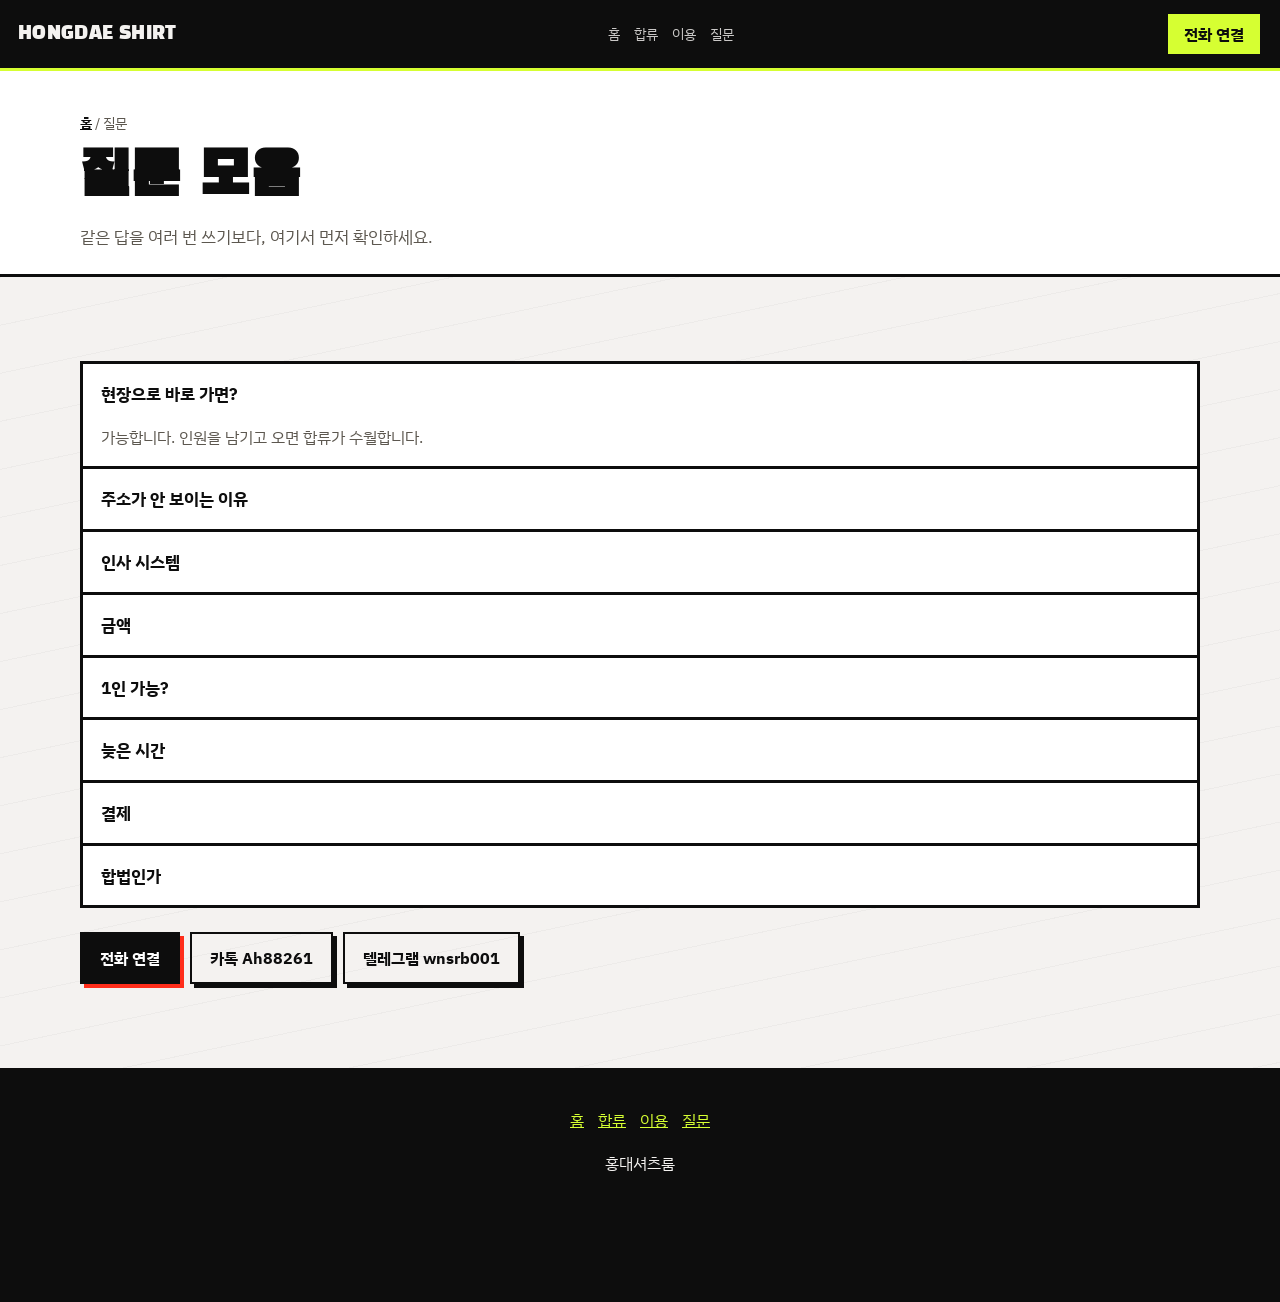
==== faq/index.html @ 2faaacf6 "Rebuild GitHub Pages site with a new poster-style design and copy." ====
<!DOCTYPE html>
<html lang="ko">
<head>
<meta charset="UTF-8">
<meta name="viewport" content="width=device-width, initial-scale=1">
<title>홍대셔츠룸 질문 모음</title>
<meta name="description" content="홍대셔츠룸 FAQ. 예약, 주소 비공개, 인사, 요금, 24시간, 결제.">
<link rel="canonical" href="https://hongdaeshirt.github.io/hongdaeshirtroom/faq/">
<meta property="og:title" content="홍대셔츠룸 질문 모음">
<meta property="og:url" content="https://hongdaeshirt.github.io/hongdaeshirtroom/faq/">
<meta property="og:image" content="https://hongdaeshirt.github.io/hongdaeshirtroom/assets/img/space/hero-lounge.jpg">
<meta name="theme-color" content="#0d0d0d">
<link rel="icon" href="../assets/img/favicon.svg" type="image/svg+xml">
<link rel="preconnect" href="https://fonts.googleapis.com">
<link rel="preconnect" href="https://fonts.gstatic.com" crossorigin>
<link href="https://fonts.googleapis.com/css2?family=Black+Han+Sans&family=IBM+Plex+Sans+KR:wght@400;600;700&display=swap" rel="stylesheet">
<link rel="stylesheet" href="../assets/css/style.css">
</head>
<body>
<header class="bar">
  <a class="logo" href="../">HONGDAE SHIRT</a>
  <nav aria-label="메뉴">
    <a href="../">홈</a>
    <a href="../location/">합류</a>
    <a href="../reserve/">이용</a>
    <a href="./">질문</a>
  </nav>
  <a class="pill" href="tel:01026762894" aria-label="홍대셔츠룸 전화 문의">전화 연결</a>
</header>

<header class="page-top">
  <div class="wrap">
    <p class="crumb"><a href="../">홈</a> / 질문</p>
    <h1>질문 모음</h1>
    <p class="lede" style="margin:0">같은 답을 여러 번 쓰기보다, 여기서 먼저 확인하세요.</p>
  </div>
</header>

<main>
  <section class="block">
    <div class="wrap">
      <div class="qa">
        <details open>
          <summary>현장으로 바로 가면?</summary>
          <p>가능합니다. 인원을 남기고 오면 합류가 수월합니다.</p>
        </details>
        <details>
          <summary>주소가 안 보이는 이유</summary>
          <p>방문마다 합류 지점이 달라질 수 있습니다. 홍대입구역을 기준으로 안내합니다.</p>
        </details>
        <details>
          <summary>인사 시스템</summary>
          <p>합법 유흥주점 기준, 초이스 후 인사(셔츠 환복)로 진행합니다.</p>
        </details>
        <details>
          <summary>금액</summary>
          <p>1인 21만원, 2인 인당 17만원, 3인 이상은 문의입니다.</p>
        </details>
        <details>
          <summary>1인 가능?</summary>
          <p>가능합니다.</p>
        </details>
        <details>
          <summary>늦은 시간</summary>
          <p>영업·상담 모두 24시간입니다. 금토 심야는 붐빌 수 있습니다.</p>
        </details>
        <details>
          <summary>결제</summary>
          <p>현금·카드·계좌, 영수증·전표 가능합니다.</p>
        </details>
        <details>
          <summary>합법인가</summary>
          <p>합법 유흥주점으로 안내합니다.</p>
        </details>
      </div>
      <div class="cta-row" style="margin-top:24px">
        <a class="btn" href="tel:01026762894" aria-label="홍대셔츠룸 전화 문의">전화 연결</a>
        <a class="btn ghost" href="https://open.kakao.com/" rel="noopener noreferrer" onclick="navigator.clipboard&&navigator.clipboard.writeText('Ah88261')">카톡 Ah88261</a>
        <a class="btn ghost" href="https://t.me/wnsrb001" target="_blank" rel="noopener noreferrer">텔레그램 wnsrb001</a>
      </div>
    </div>
  </section>
</main>

<footer class="foot">
  <div class="wrap">
    <nav><a href="../">홈</a><a href="../location/">합류</a><a href="../reserve/">이용</a><a href="./">질문</a></nav>
    <p>홍대셔츠룸</p>
  </div>
</footer>

<script type="application/ld+json">
{
  "@context": "https://schema.org",
  "@type": "FAQPage",
  "mainEntity": [
    {"@type":"Question","name":"현장으로 바로 가면?","acceptedAnswer":{"@type":"Answer","text":"가능합니다. 인원을 남기고 오면 합류가 수월합니다."}},
    {"@type":"Question","name":"주소가 안 보이는 이유","acceptedAnswer":{"@type":"Answer","text":"방문마다 합류 지점이 달라질 수 있습니다. 홍대입구역을 기준으로 안내합니다."}},
    {"@type":"Question","name":"인사 시스템","acceptedAnswer":{"@type":"Answer","text":"합법 유흥주점 기준, 초이스 후 인사(셔츠 환복)로 진행합니다."}},
    {"@type":"Question","name":"금액","acceptedAnswer":{"@type":"Answer","text":"1인 21만원, 2인 인당 17만원, 3인 이상은 문의입니다."}},
    {"@type":"Question","name":"1인 가능?","acceptedAnswer":{"@type":"Answer","text":"가능합니다."}},
    {"@type":"Question","name":"늦은 시간","acceptedAnswer":{"@type":"Answer","text":"영업·상담 모두 24시간입니다. 금토 심야는 붐빌 수 있습니다."}},
    {"@type":"Question","name":"결제","acceptedAnswer":{"@type":"Answer","text":"현금·카드·계좌, 영수증·전표 가능합니다."}},
    {"@type":"Question","name":"합법인가","acceptedAnswer":{"@type":"Answer","text":"합법 유흥주점으로 안내합니다."}}
  ]
}
</script>
</body>
</html>
---- assets/css/style.css ----
:root {
  --bg: #f4f2f0;
  --ink: #0d0d0d;
  --mute: #5c574f;
  --line: #0d0d0d;
  --lime: #d6ff32;
  --red: #ff2d1a;
  --max: 1120px;
  --display: "Black Han Sans", "Arial Black", Impact, sans-serif;
  --body: "IBM Plex Sans KR", "Apple SD Gothic Neo", sans-serif;
}

* { box-sizing: border-box; }
html { scroll-behavior: smooth; }
body {
  margin: 0;
  background:
    repeating-linear-gradient(
      -12deg,
      transparent,
      transparent 46px,
      rgba(13, 13, 13, 0.03) 46px,
      rgba(13, 13, 13, 0.03) 47px
    ),
    var(--bg);
  color: var(--ink);
  font-family: var(--body);
  line-height: 1.65;
  word-break: keep-all;
  overflow-wrap: break-word;
}
img { max-width: 100%; display: block; height: auto; }
a { color: inherit; }
.skip {
  position: absolute;
  left: -9999px;
}
.skip:focus {
  left: 12px;
  top: 12px;
  z-index: 99;
  background: var(--lime);
  padding: 8px 12px;
}

.bar {
  position: sticky;
  top: 0;
  z-index: 40;
  display: flex;
  align-items: center;
  justify-content: space-between;
  gap: 12px;
  padding: 12px 18px;
  background: var(--ink);
  color: #f4f2f0;
  border-bottom: 3px solid var(--lime);
}
.bar a { text-decoration: none; }
.logo {
  font-family: var(--display);
  letter-spacing: 0.02em;
  font-size: 1.15rem;
}
.bar nav {
  display: flex;
  flex-wrap: wrap;
  gap: 14px;
  font-size: 0.88rem;
}
.bar nav a { opacity: 0.82; }
.bar nav a:hover { opacity: 1; color: var(--lime); }
.pill {
  display: inline-flex;
  align-items: center;
  justify-content: center;
  min-height: 44px;
  padding: 0 16px;
  background: var(--lime);
  color: var(--ink);
  font-weight: 800;
  text-decoration: none;
  border: 2px solid var(--ink);
  box-shadow: 3px 3px 0 var(--ink);
}

.marquee {
  overflow: hidden;
  background: var(--lime);
  border-bottom: 3px solid var(--ink);
  font-family: var(--display);
  font-size: clamp(1rem, 2.4vw, 1.35rem);
  letter-spacing: 0.04em;
}
.marquee-track {
  display: flex;
  width: max-content;
  gap: 2.5rem;
  padding: 10px 0;
  animation: slide 28s linear infinite;
}
.marquee-track span { white-space: nowrap; }

.stage {
  position: relative;
  min-height: min(88vh, 760px);
  display: grid;
  grid-template-columns: 1.1fr 0.9fr;
  border-bottom: 3px solid var(--ink);
  overflow: hidden;
}
.stage-copy {
  padding: clamp(28px, 5vw, 56px);
  display: flex;
  flex-direction: column;
  justify-content: flex-end;
  gap: 18px;
  background: #fff;
  border-right: 3px solid var(--ink);
}
.stage-copy .eyebrow {
  margin: 0;
  display: inline-block;
  width: fit-content;
  padding: 4px 10px;
  background: var(--ink);
  color: var(--lime);
  font-size: 0.78rem;
  font-weight: 700;
  letter-spacing: 0.12em;
  text-transform: uppercase;
}
.stage h1 {
  margin: 0;
  font-family: var(--display);
  font-size: clamp(3.4rem, 12vw, 7.2rem);
  line-height: 0.92;
  letter-spacing: -0.03em;
}
.stage-lead {
  margin: 0;
  max-width: 28rem;
  color: var(--mute);
  font-size: 1.05rem;
}
.cta-row {
  display: flex;
  flex-wrap: wrap;
  gap: 10px;
}
.btn {
  display: inline-flex;
  align-items: center;
  justify-content: center;
  min-height: 52px;
  padding: 0 18px;
  border: 2px solid var(--ink);
  background: var(--ink);
  color: #fff;
  font-weight: 800;
  text-decoration: none;
  box-shadow: 4px 4px 0 var(--red);
  transition: transform 160ms ease;
}
.btn:hover { transform: translate(-2px, -2px); }
.btn.ghost {
  background: transparent;
  color: var(--ink);
  box-shadow: 4px 4px 0 var(--ink);
}
.stage-media {
  position: relative;
  min-height: 420px;
}
.stage-media img {
  width: 100%;
  height: 100%;
  object-fit: cover;
  animation: drift 16s ease-in-out infinite alternate;
}
.stamp {
  position: absolute;
  right: 18px;
  bottom: 18px;
  width: 110px;
  height: 110px;
  border: 3px solid var(--lime);
  border-radius: 50%;
  display: grid;
  place-items: center;
  text-align: center;
  font-family: var(--display);
  font-size: 0.95rem;
  line-height: 1.15;
  color: var(--lime);
  background: rgba(13, 13, 13, 0.72);
  transform: rotate(-12deg);
}

.wrap {
  width: min(100% - 28px, var(--max));
  margin: 0 auto;
}
.block {
  padding: clamp(42px, 7vw, 84px) 0;
  border-bottom: 3px solid var(--ink);
}
.block h2 {
  margin: 0 0 18px;
  font-family: var(--display);
  font-size: clamp(2rem, 5.5vw, 3.4rem);
  line-height: 1.05;
  letter-spacing: -0.02em;
}
.lede {
  margin: 0 0 28px;
  max-width: 38rem;
  color: var(--mute);
  font-size: 1.05rem;
}

.board {
  display: grid;
  grid-template-columns: repeat(3, 1fr);
  border: 3px solid var(--ink);
  background: #fff;
}
.board article {
  padding: 28px 20px;
  border-right: 3px solid var(--ink);
}
.board article:last-child {
  border-right: 0;
  background: var(--lime);
}
.board .label {
  display: block;
  font-size: 0.85rem;
  font-weight: 700;
  margin-bottom: 10px;
  letter-spacing: 0.08em;
  text-transform: uppercase;
}
.board strong {
  font-family: var(--display);
  font-size: clamp(1.8rem, 4vw, 2.6rem);
  letter-spacing: -0.02em;
}

.split {
  display: grid;
  grid-template-columns: 1fr 1fr;
  gap: 0;
  border: 3px solid var(--ink);
  background: #fff;
}
.split > * {
  padding: 28px 22px;
}
.split > :first-child {
  border-right: 3px solid var(--ink);
  background: var(--ink);
  color: #f4f2f0;
}
.steps {
  margin: 0;
  padding: 0;
  list-style: none;
  display: grid;
  gap: 16px;
}
.steps li {
  display: grid;
  grid-template-columns: auto 1fr;
  gap: 12px;
  align-items: start;
}
.steps b {
  font-family: var(--display);
  font-size: 1.5rem;
  color: var(--lime);
}
.steps p { margin: 0; color: inherit; opacity: 0.9; }

.rail {
  display: grid;
  grid-template-columns: repeat(4, 1fr);
  gap: 0;
  border: 3px solid var(--ink);
}
.rail div {
  padding: 22px 16px;
  background: #fff;
  border-right: 3px solid var(--ink);
}
.rail div:last-child { border-right: 0; }
.rail h3 {
  margin: 0 0 8px;
  font-family: var(--display);
  font-size: 1.35rem;
}
.rail p { margin: 0; color: var(--mute); font-size: 0.95rem; }

.strip {
  display: grid;
  grid-template-columns: repeat(4, 1fr);
  gap: 8px;
}
.strip img {
  width: 100%;
  aspect-ratio: 3 / 4;
  object-fit: cover;
  border: 3px solid var(--ink);
  filter: contrast(1.05) saturate(0.92);
  transition: transform 220ms ease, filter 220ms ease;
}
.strip img:hover {
  transform: scale(1.02) rotate(-1deg);
  filter: none;
}

.map-shell {
  border: 3px solid var(--ink);
  min-height: 320px;
  background:
    linear-gradient(180deg, rgba(13,13,13,0.15), rgba(13,13,13,0.55)),
    url("../img/space/hongdae-night.webp") center/cover;
  display: grid;
  place-items: center;
  text-align: center;
  padding: 20px;
}
.map-shell.is-on {
  padding: 0;
  background: #111;
}
.map-shell iframe {
  width: 100%;
  height: 360px;
  border: 0;
}
.map-note {
  margin: 12px 0 0;
  color: #f4f2f0;
  max-width: 26rem;
}

.qa {
  display: grid;
  gap: 0;
  border: 3px solid var(--ink);
  background: #fff;
}
.qa details {
  border-bottom: 3px solid var(--ink);
  padding: 0 18px;
}
.qa details:last-child { border-bottom: 0; }
.qa summary {
  cursor: pointer;
  list-style: none;
  padding: 16px 0;
  font-weight: 800;
  font-size: 1.05rem;
}
.qa summary::-webkit-details-marker { display: none; }
.qa p {
  margin: 0 0 16px;
  color: var(--mute);
}

.foot {
  padding: 36px 0 110px;
  background: var(--ink);
  color: #f4f2f0;
  text-align: center;
}
.foot a { color: var(--lime); }
.foot nav {
  display: flex;
  flex-wrap: wrap;
  justify-content: center;
  gap: 14px;
  margin-bottom: 14px;
}
.dock {
  position: fixed;
  left: 10px;
  right: 10px;
  bottom: 10px;
  z-index: 50;
  display: none;
  gap: 8px;
}
.dock .btn { flex: 1; min-height: 48px; box-shadow: none; }

.page-top {
  padding: 40px 0 24px;
  border-bottom: 3px solid var(--ink);
  background: #fff;
}
.page-top h1 {
  margin: 0 0 12px;
  font-family: var(--display);
  font-size: clamp(2.2rem, 6vw, 3.8rem);
  line-height: 1.05;
}
.crumb {
  margin: 0 0 12px;
  font-size: 0.9rem;
  color: var(--mute);
}
.crumb a { color: var(--ink); font-weight: 700; }

@keyframes slide {
  from { transform: translateX(0); }
  to { transform: translateX(-50%); }
}
@keyframes drift {
  from { transform: scale(1); }
  to { transform: scale(1.06); }
}

@media (prefers-reduced-motion: reduce) {
  .marquee-track,
  .stage-media img,
  .strip img { animation: none !important; transition: none !important; }
}

@media (max-width: 900px) {
  .stage { grid-template-columns: 1fr; }
  .stage-copy { border-right: 0; border-bottom: 3px solid var(--ink); }
  .board,
  .rail,
  .split,
  .strip { grid-template-columns: 1fr 1fr; }
  .board article:nth-child(2),
  .rail div:nth-child(2n) { border-right: 0; }
  .board article,
  .rail div { border-bottom: 3px solid var(--ink); }
  .split > :first-child { border-right: 0; border-bottom: 3px solid var(--ink); }
}

@media (max-width: 640px) {
  .bar nav { display: none; }
  .dock { display: flex; }
  .board,
  .rail,
  .split,
  .strip { grid-template-columns: 1fr; }
  .board article,
  .rail div { border-right: 0; }
}
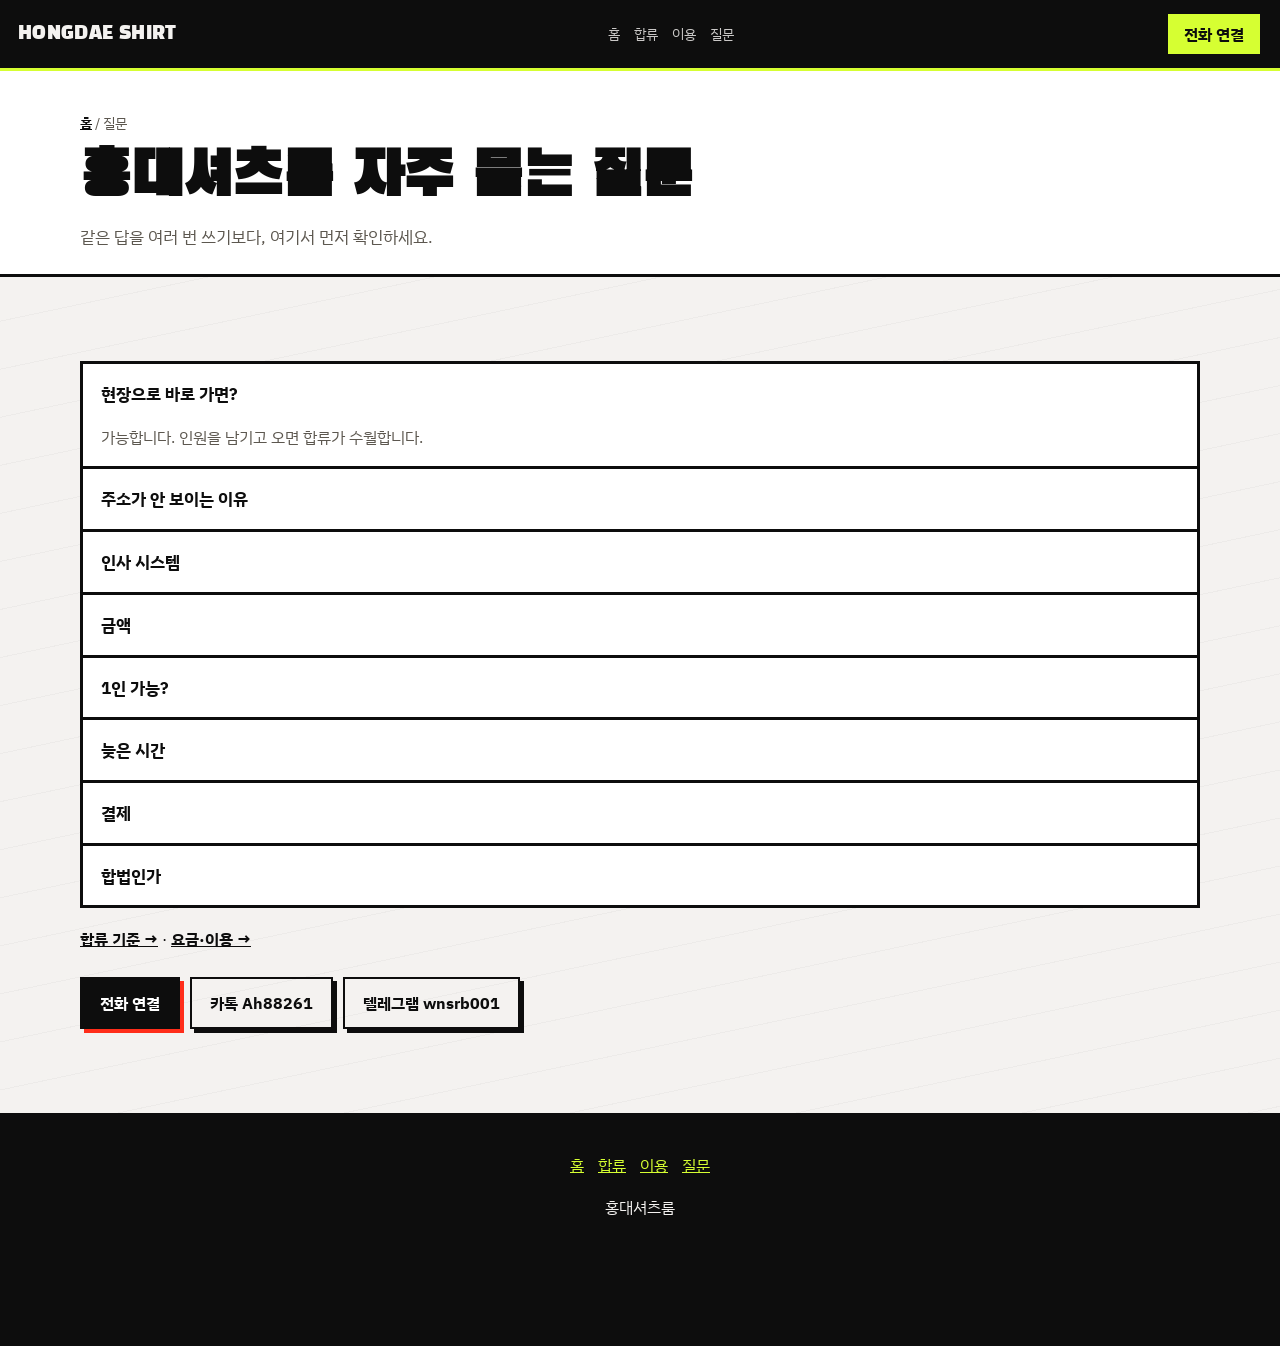
==== commit 7566a914: "Tighten on-page SEO while keeping the current visual system." ====
--- a/faq/index.html
+++ b/faq/index.html
@@ -3,27 +3,45 @@
 <head>
 <meta charset="UTF-8">
 <meta name="viewport" content="width=device-width, initial-scale=1">
-<title>홍대셔츠룸 질문 모음</title>
-<meta name="description" content="홍대셔츠룸 FAQ. 예약, 주소 비공개, 인사, 요금, 24시간, 결제.">
+<title>홍대셔츠룸 FAQ | 예약·요금·합류</title>
+<meta name="description" content="홍대셔츠룸 FAQ. 예약 없이 방문, 주소 비공개 이유, 인사(셔츠 환복), 1인·2인~ 요금, 24시간 영업, 결제 안내.">
+<meta name="robots" content="index,follow,max-image-preview:large,max-snippet:-1,max-video-preview:-1">
 <link rel="canonical" href="https://hongdaeshirt.github.io/hongdaeshirtroom/faq/">
-<meta property="og:title" content="홍대셔츠룸 질문 모음">
+<link rel="alternate" hreflang="ko" href="https://hongdaeshirt.github.io/hongdaeshirtroom/faq/">
+<link rel="alternate" hreflang="x-default" href="https://hongdaeshirt.github.io/hongdaeshirtroom/faq/">
+<meta property="og:type" content="website">
+<meta property="og:locale" content="ko_KR">
+<meta property="og:site_name" content="홍대셔츠룸">
+<meta property="og:title" content="홍대셔츠룸 FAQ | 예약·요금·합류">
+<meta property="og:description" content="예약, 주소 비공개, 인사, 요금, 24시간, 결제 — 자주 묻는 질문.">
 <meta property="og:url" content="https://hongdaeshirt.github.io/hongdaeshirtroom/faq/">
 <meta property="og:image" content="https://hongdaeshirt.github.io/hongdaeshirtroom/assets/img/space/hero-lounge.jpg">
+<meta property="og:image:width" content="1600">
+<meta property="og:image:height" content="900">
+<meta property="og:image:alt" content="홍대셔츠룸 라운지 분위기">
+<meta name="twitter:card" content="summary_large_image">
+<meta name="twitter:title" content="홍대셔츠룸 FAQ | 예약·요금·합류">
+<meta name="twitter:description" content="예약, 주소 비공개, 인사, 요금, 24시간, 결제 FAQ.">
+<meta name="twitter:image" content="https://hongdaeshirt.github.io/hongdaeshirtroom/assets/img/space/hero-lounge.jpg">
 <meta name="theme-color" content="#0d0d0d">
 <link rel="icon" href="../assets/img/favicon.svg" type="image/svg+xml">
+<link rel="apple-touch-icon" href="../assets/img/apple-touch-icon.png">
+<link rel="manifest" href="../site.webmanifest">
 <link rel="preconnect" href="https://fonts.googleapis.com">
 <link rel="preconnect" href="https://fonts.gstatic.com" crossorigin>
 <link href="https://fonts.googleapis.com/css2?family=Black+Han+Sans&family=IBM+Plex+Sans+KR:wght@400;600;700&display=swap" rel="stylesheet">
 <link rel="stylesheet" href="../assets/css/style.css">
 </head>
 <body>
+<a class="skip" href="#main">본문으로</a>
+
 <header class="bar">
   <a class="logo" href="../">HONGDAE SHIRT</a>
-  <nav aria-label="메뉴">
+  <nav aria-label="주 메뉴">
     <a href="../">홈</a>
     <a href="../location/">합류</a>
     <a href="../reserve/">이용</a>
-    <a href="./">질문</a>
+    <a href="./" aria-current="page">질문</a>
   </nav>
   <a class="pill" href="tel:01026762894" aria-label="홍대셔츠룸 전화 문의">전화 연결</a>
 </header>
@@ -31,14 +49,15 @@
 <header class="page-top">
   <div class="wrap">
     <p class="crumb"><a href="../">홈</a> / 질문</p>
-    <h1>질문 모음</h1>
+    <h1>홍대셔츠룸 자주 묻는 질문</h1>
     <p class="lede" style="margin:0">같은 답을 여러 번 쓰기보다, 여기서 먼저 확인하세요.</p>
   </div>
 </header>
 
-<main>
-  <section class="block">
+<main id="main">
+  <section class="block" aria-labelledby="faq-heading">
     <div class="wrap">
+      <h2 id="faq-heading" class="visually-hidden">FAQ 목록</h2>
       <div class="qa">
         <details open>
           <summary>현장으로 바로 가면?</summary>
@@ -54,7 +73,7 @@
         </details>
         <details>
           <summary>금액</summary>
-          <p>1인 21만원, 2인 인당 17만원, 3인 이상은 문의입니다.</p>
+          <p>1인 21만원, 2인~ 인당 17만원입니다.</p>
         </details>
         <details>
           <summary>1인 가능?</summary>
@@ -73,6 +92,7 @@
           <p>합법 유흥주점으로 안내합니다.</p>
         </details>
       </div>
+      <p style="margin-top:18px"><a href="../location/"><strong>합류 기준 →</strong></a> · <a href="../reserve/"><strong>요금·이용 →</strong></a></p>
       <div class="cta-row" style="margin-top:24px">
         <a class="btn" href="tel:01026762894" aria-label="홍대셔츠룸 전화 문의">전화 연결</a>
         <a class="btn ghost" href="https://open.kakao.com/" rel="noopener noreferrer" onclick="navigator.clipboard&&navigator.clipboard.writeText('Ah88261')">카톡 Ah88261</a>
@@ -84,7 +104,7 @@
 
 <footer class="foot">
   <div class="wrap">
-    <nav><a href="../">홈</a><a href="../location/">합류</a><a href="../reserve/">이용</a><a href="./">질문</a></nav>
+    <nav aria-label="푸터 메뉴"><a href="../">홈</a><a href="../location/">합류</a><a href="../reserve/">이용</a><a href="./">질문</a></nav>
     <p>홍대셔츠룸</p>
   </div>
 </footer>
@@ -92,16 +112,37 @@
 <script type="application/ld+json">
 {
   "@context": "https://schema.org",
-  "@type": "FAQPage",
-  "mainEntity": [
-    {"@type":"Question","name":"현장으로 바로 가면?","acceptedAnswer":{"@type":"Answer","text":"가능합니다. 인원을 남기고 오면 합류가 수월합니다."}},
-    {"@type":"Question","name":"주소가 안 보이는 이유","acceptedAnswer":{"@type":"Answer","text":"방문마다 합류 지점이 달라질 수 있습니다. 홍대입구역을 기준으로 안내합니다."}},
-    {"@type":"Question","name":"인사 시스템","acceptedAnswer":{"@type":"Answer","text":"합법 유흥주점 기준, 초이스 후 인사(셔츠 환복)로 진행합니다."}},
-    {"@type":"Question","name":"금액","acceptedAnswer":{"@type":"Answer","text":"1인 21만원, 2인 인당 17만원, 3인 이상은 문의입니다."}},
-    {"@type":"Question","name":"1인 가능?","acceptedAnswer":{"@type":"Answer","text":"가능합니다."}},
-    {"@type":"Question","name":"늦은 시간","acceptedAnswer":{"@type":"Answer","text":"영업·상담 모두 24시간입니다. 금토 심야는 붐빌 수 있습니다."}},
-    {"@type":"Question","name":"결제","acceptedAnswer":{"@type":"Answer","text":"현금·카드·계좌, 영수증·전표 가능합니다."}},
-    {"@type":"Question","name":"합법인가","acceptedAnswer":{"@type":"Answer","text":"합법 유흥주점으로 안내합니다."}}
+  "@graph": [
+    {
+      "@type": "FAQPage",
+      "@id": "https://hongdaeshirt.github.io/hongdaeshirtroom/faq/#faqpage",
+      "url": "https://hongdaeshirt.github.io/hongdaeshirtroom/faq/",
+      "name": "홍대셔츠룸 FAQ | 예약·요금·합류",
+      "description": "홍대셔츠룸 FAQ. 예약 없이 방문, 주소 비공개 이유, 인사(셔츠 환복), 1인·2인~ 요금, 24시간 영업, 결제 안내.",
+      "inLanguage": "ko-KR",
+      "isPartOf": { "@id": "https://hongdaeshirt.github.io/hongdaeshirtroom/#website" },
+      "about": { "@id": "https://hongdaeshirt.github.io/hongdaeshirtroom/#business" },
+      "dateModified": "2026-07-16",
+      "breadcrumb": { "@id": "https://hongdaeshirt.github.io/hongdaeshirtroom/faq/#breadcrumb" },
+      "mainEntity": [
+        {"@type":"Question","name":"현장으로 바로 가면?","acceptedAnswer":{"@type":"Answer","text":"가능합니다. 인원을 남기고 오면 합류가 수월합니다."}},
+        {"@type":"Question","name":"주소가 안 보이는 이유","acceptedAnswer":{"@type":"Answer","text":"방문마다 합류 지점이 달라질 수 있습니다. 홍대입구역을 기준으로 안내합니다."}},
+        {"@type":"Question","name":"인사 시스템","acceptedAnswer":{"@type":"Answer","text":"합법 유흥주점 기준, 초이스 후 인사(셔츠 환복)로 진행합니다."}},
+        {"@type":"Question","name":"금액","acceptedAnswer":{"@type":"Answer","text":"1인 21만원, 2인~ 인당 17만원입니다."}},
+        {"@type":"Question","name":"1인 가능?","acceptedAnswer":{"@type":"Answer","text":"가능합니다."}},
+        {"@type":"Question","name":"늦은 시간","acceptedAnswer":{"@type":"Answer","text":"영업·상담 모두 24시간입니다. 금토 심야는 붐빌 수 있습니다."}},
+        {"@type":"Question","name":"결제","acceptedAnswer":{"@type":"Answer","text":"현금·카드·계좌, 영수증·전표 가능합니다."}},
+        {"@type":"Question","name":"합법인가","acceptedAnswer":{"@type":"Answer","text":"합법 유흥주점으로 안내합니다."}}
+      ]
+    },
+    {
+      "@type": "BreadcrumbList",
+      "@id": "https://hongdaeshirt.github.io/hongdaeshirtroom/faq/#breadcrumb",
+      "itemListElement": [
+        { "@type": "ListItem", "position": 1, "name": "홈", "item": "https://hongdaeshirt.github.io/hongdaeshirtroom/" },
+        { "@type": "ListItem", "position": 2, "name": "질문", "item": "https://hongdaeshirt.github.io/hongdaeshirtroom/faq/" }
+      ]
+    }
   ]
 }
 </script>
--- a/assets/css/style.css
+++ b/assets/css/style.css
@@ -35,6 +35,17 @@
   position: absolute;
   left: -9999px;
 }
+.visually-hidden {
+  position: absolute;
+  width: 1px;
+  height: 1px;
+  padding: 0;
+  margin: -1px;
+  overflow: hidden;
+  clip: rect(0, 0, 0, 0);
+  white-space: nowrap;
+  border: 0;
+}
 .skip:focus {
   left: 12px;
   top: 12px;
@@ -221,7 +232,7 @@
 
 .board {
   display: grid;
-  grid-template-columns: repeat(3, 1fr);
+  grid-template-columns: repeat(2, 1fr);
   border: 3px solid var(--ink);
   background: #fff;
 }
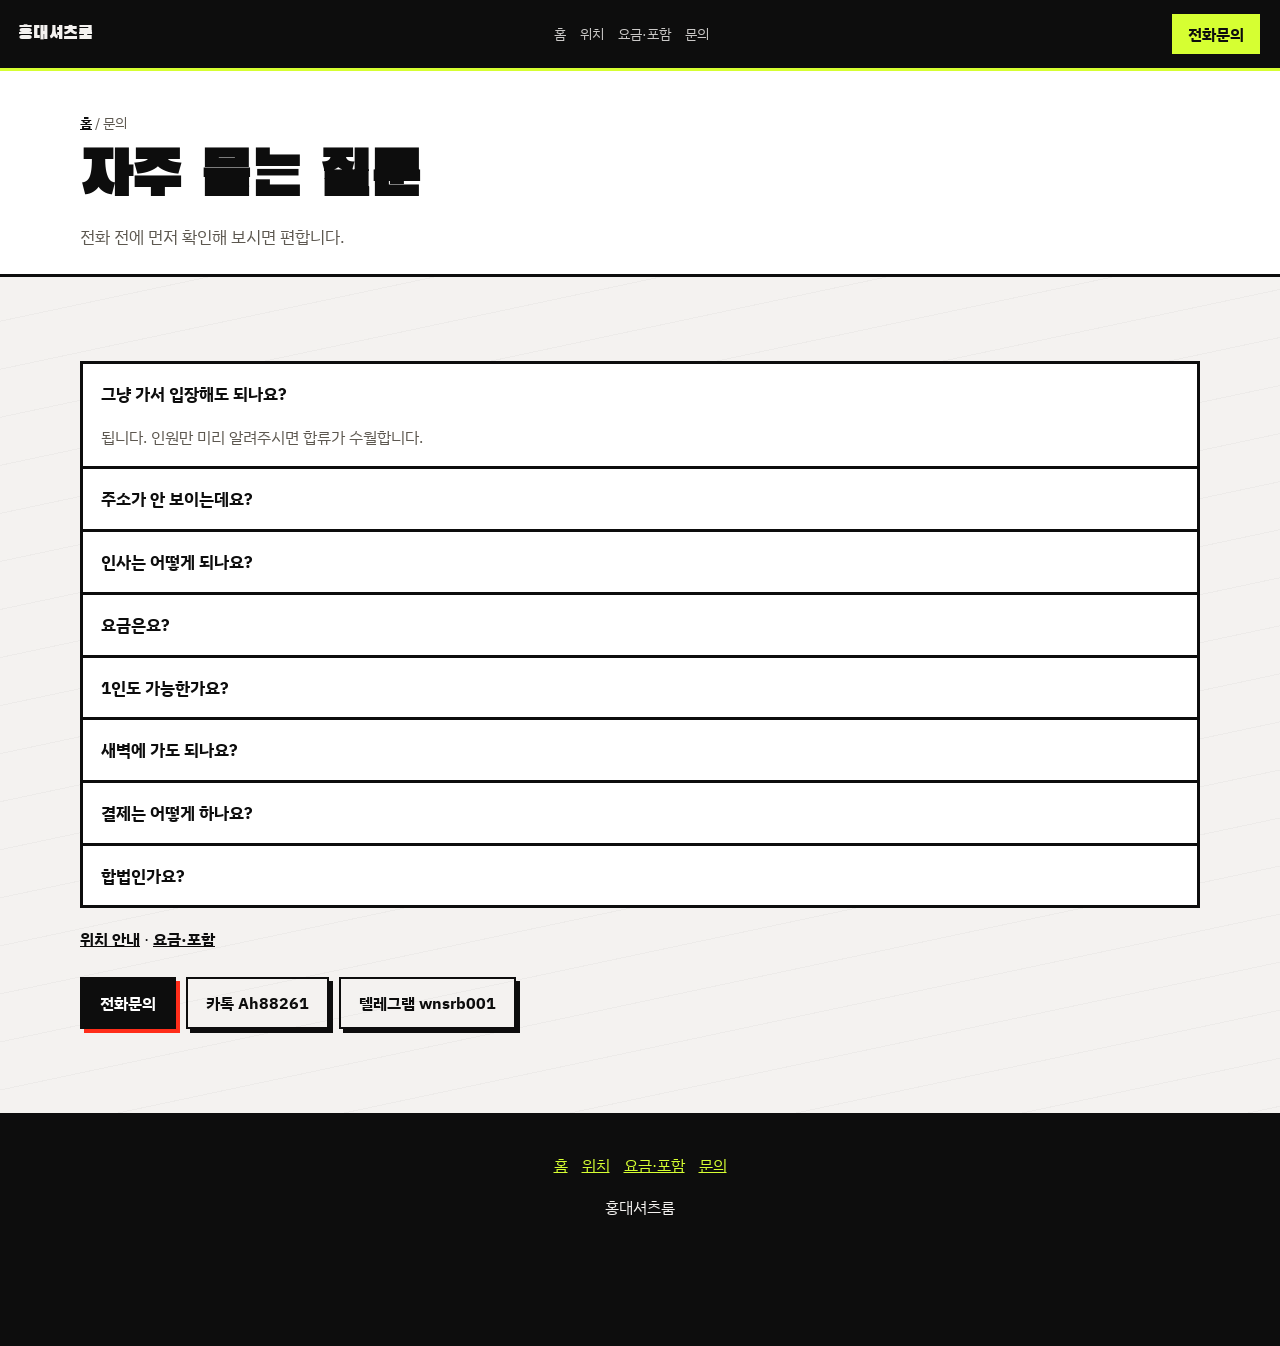
==== commit 3b3c6133: "Rewrite copy to sound like a real venue, not agency voice." ====
--- a/faq/index.html
+++ b/faq/index.html
@@ -3,8 +3,8 @@
 <head>
 <meta charset="UTF-8">
 <meta name="viewport" content="width=device-width, initial-scale=1">
-<title>홍대셔츠룸 FAQ | 예약·요금·합류</title>
-<meta name="description" content="홍대셔츠룸 FAQ. 예약 없이 방문, 주소 비공개 이유, 인사(셔츠 환복), 1인·2인~ 요금, 24시간 영업, 결제 안내.">
+<title>홍대셔츠룸 자주 묻는 질문</title>
+<meta name="description" content="홍대셔츠룸 문의 모음. 예약, 주소, 인사, 요금, 영업시간, 결제 관련 자주 묻는 내용입니다.">
 <meta name="robots" content="index,follow,max-image-preview:large,max-snippet:-1,max-video-preview:-1">
 <link rel="canonical" href="https://hongdaeshirt.github.io/hongdaeshirtroom/faq/">
 <link rel="alternate" hreflang="ko" href="https://hongdaeshirt.github.io/hongdaeshirtroom/faq/">
@@ -12,16 +12,16 @@
 <meta property="og:type" content="website">
 <meta property="og:locale" content="ko_KR">
 <meta property="og:site_name" content="홍대셔츠룸">
-<meta property="og:title" content="홍대셔츠룸 FAQ | 예약·요금·합류">
-<meta property="og:description" content="예약, 주소 비공개, 인사, 요금, 24시간, 결제 — 자주 묻는 질문.">
+<meta property="og:title" content="홍대셔츠룸 자주 묻는 질문">
+<meta property="og:description" content="예약, 주소, 인사, 요금, 영업시간, 결제 관련 안내.">
 <meta property="og:url" content="https://hongdaeshirt.github.io/hongdaeshirtroom/faq/">
 <meta property="og:image" content="https://hongdaeshirt.github.io/hongdaeshirtroom/assets/img/space/hero-lounge.jpg">
 <meta property="og:image:width" content="1600">
 <meta property="og:image:height" content="900">
-<meta property="og:image:alt" content="홍대셔츠룸 라운지 분위기">
+<meta property="og:image:alt" content="홍대셔츠룸">
 <meta name="twitter:card" content="summary_large_image">
-<meta name="twitter:title" content="홍대셔츠룸 FAQ | 예약·요금·합류">
-<meta name="twitter:description" content="예약, 주소 비공개, 인사, 요금, 24시간, 결제 FAQ.">
+<meta name="twitter:title" content="홍대셔츠룸 자주 묻는 질문">
+<meta name="twitter:description" content="예약, 주소, 인사, 요금, 영업시간, 결제 관련 안내.">
 <meta name="twitter:image" content="https://hongdaeshirt.github.io/hongdaeshirtroom/assets/img/space/hero-lounge.jpg">
 <meta name="theme-color" content="#0d0d0d">
 <link rel="icon" href="../assets/img/favicon.svg" type="image/svg+xml">
@@ -36,65 +36,65 @@
 <a class="skip" href="#main">본문으로</a>
 
 <header class="bar">
-  <a class="logo" href="../">HONGDAE SHIRT</a>
+  <a class="logo" href="../">홍대셔츠룸</a>
   <nav aria-label="주 메뉴">
     <a href="../">홈</a>
-    <a href="../location/">합류</a>
-    <a href="../reserve/">이용</a>
-    <a href="./" aria-current="page">질문</a>
+    <a href="../location/">위치</a>
+    <a href="../reserve/">요금·포함</a>
+    <a href="./" aria-current="page">문의</a>
   </nav>
-  <a class="pill" href="tel:01026762894" aria-label="홍대셔츠룸 전화 문의">전화 연결</a>
+  <a class="pill" href="tel:01026762894" aria-label="홍대셔츠룸 전화 문의">전화문의</a>
 </header>
 
 <header class="page-top">
   <div class="wrap">
-    <p class="crumb"><a href="../">홈</a> / 질문</p>
-    <h1>홍대셔츠룸 자주 묻는 질문</h1>
-    <p class="lede" style="margin:0">같은 답을 여러 번 쓰기보다, 여기서 먼저 확인하세요.</p>
+    <p class="crumb"><a href="../">홈</a> / 문의</p>
+    <h1>자주 묻는 질문</h1>
+    <p class="lede" style="margin:0">전화 전에 먼저 확인해 보시면 편합니다.</p>
   </div>
 </header>
 
 <main id="main">
   <section class="block" aria-labelledby="faq-heading">
     <div class="wrap">
-      <h2 id="faq-heading" class="visually-hidden">FAQ 목록</h2>
+      <h2 id="faq-heading" class="visually-hidden">질문 목록</h2>
       <div class="qa">
         <details open>
-          <summary>현장으로 바로 가면?</summary>
-          <p>가능합니다. 인원을 남기고 오면 합류가 수월합니다.</p>
+          <summary>그냥 가서 입장해도 되나요?</summary>
+          <p>됩니다. 인원만 미리 알려주시면 합류가 수월합니다.</p>
         </details>
         <details>
-          <summary>주소가 안 보이는 이유</summary>
-          <p>방문마다 합류 지점이 달라질 수 있습니다. 홍대입구역을 기준으로 안내합니다.</p>
+          <summary>주소가 안 보이는데요?</summary>
+          <p>합류 지점이 상황에 따라 달라질 수 있어서요. 홍대입구역 기준으로 연락 주시면 안내드립니다.</p>
         </details>
         <details>
-          <summary>인사 시스템</summary>
-          <p>합법 유흥주점 기준, 초이스 후 인사(셔츠 환복)로 진행합니다.</p>
+          <summary>인사는 어떻게 되나요?</summary>
+          <p>합법 유흥주점이고, 초이스 후에 인사(셔츠 환복) 있습니다.</p>
         </details>
         <details>
-          <summary>금액</summary>
-          <p>1인 21만원, 2인~ 인당 17만원입니다.</p>
+          <summary>요금은요?</summary>
+          <p>1인 21만 원, 2인부터는 인당 17만 원입니다.</p>
         </details>
         <details>
-          <summary>1인 가능?</summary>
+          <summary>1인도 가능한가요?</summary>
           <p>가능합니다.</p>
         </details>
         <details>
-          <summary>늦은 시간</summary>
-          <p>영업·상담 모두 24시간입니다. 금토 심야는 붐빌 수 있습니다.</p>
+          <summary>새벽에 가도 되나요?</summary>
+          <p>됩니다. 영업·문의 둘 다 24시간입니다. 금·토 심야에는 좀 붐빌 수 있어요.</p>
         </details>
         <details>
-          <summary>결제</summary>
-          <p>현금·카드·계좌, 영수증·전표 가능합니다.</p>
+          <summary>결제는 어떻게 하나요?</summary>
+          <p>현금·카드·계좌이체 되고, 영수증·전표도 가능합니다.</p>
         </details>
         <details>
-          <summary>합법인가</summary>
-          <p>합법 유흥주점으로 안내합니다.</p>
+          <summary>합법인가요?</summary>
+          <p>합법 유흥주점입니다.</p>
         </details>
       </div>
-      <p style="margin-top:18px"><a href="../location/"><strong>합류 기준 →</strong></a> · <a href="../reserve/"><strong>요금·이용 →</strong></a></p>
+      <p style="margin-top:18px"><a href="../location/"><strong>위치 안내</strong></a> · <a href="../reserve/"><strong>요금·포함</strong></a></p>
       <div class="cta-row" style="margin-top:24px">
-        <a class="btn" href="tel:01026762894" aria-label="홍대셔츠룸 전화 문의">전화 연결</a>
+        <a class="btn" href="tel:01026762894" aria-label="홍대셔츠룸 전화 문의">전화문의</a>
         <a class="btn ghost" href="https://open.kakao.com/" rel="noopener noreferrer" onclick="navigator.clipboard&&navigator.clipboard.writeText('Ah88261')">카톡 Ah88261</a>
         <a class="btn ghost" href="https://t.me/wnsrb001" target="_blank" rel="noopener noreferrer">텔레그램 wnsrb001</a>
       </div>
@@ -104,7 +104,7 @@
 
 <footer class="foot">
   <div class="wrap">
-    <nav aria-label="푸터 메뉴"><a href="../">홈</a><a href="../location/">합류</a><a href="../reserve/">이용</a><a href="./">질문</a></nav>
+    <nav aria-label="푸터 메뉴"><a href="../">홈</a><a href="../location/">위치</a><a href="../reserve/">요금·포함</a><a href="./">문의</a></nav>
     <p>홍대셔츠룸</p>
   </div>
 </footer>
@@ -117,22 +117,22 @@
       "@type": "FAQPage",
       "@id": "https://hongdaeshirt.github.io/hongdaeshirtroom/faq/#faqpage",
       "url": "https://hongdaeshirt.github.io/hongdaeshirtroom/faq/",
-      "name": "홍대셔츠룸 FAQ | 예약·요금·합류",
-      "description": "홍대셔츠룸 FAQ. 예약 없이 방문, 주소 비공개 이유, 인사(셔츠 환복), 1인·2인~ 요금, 24시간 영업, 결제 안내.",
+      "name": "홍대셔츠룸 자주 묻는 질문",
+      "description": "홍대셔츠룸 문의 모음. 예약, 주소, 인사, 요금, 영업시간, 결제 관련 자주 묻는 내용입니다.",
       "inLanguage": "ko-KR",
       "isPartOf": { "@id": "https://hongdaeshirt.github.io/hongdaeshirtroom/#website" },
       "about": { "@id": "https://hongdaeshirt.github.io/hongdaeshirtroom/#business" },
       "dateModified": "2026-07-16",
       "breadcrumb": { "@id": "https://hongdaeshirt.github.io/hongdaeshirtroom/faq/#breadcrumb" },
       "mainEntity": [
-        {"@type":"Question","name":"현장으로 바로 가면?","acceptedAnswer":{"@type":"Answer","text":"가능합니다. 인원을 남기고 오면 합류가 수월합니다."}},
-        {"@type":"Question","name":"주소가 안 보이는 이유","acceptedAnswer":{"@type":"Answer","text":"방문마다 합류 지점이 달라질 수 있습니다. 홍대입구역을 기준으로 안내합니다."}},
-        {"@type":"Question","name":"인사 시스템","acceptedAnswer":{"@type":"Answer","text":"합법 유흥주점 기준, 초이스 후 인사(셔츠 환복)로 진행합니다."}},
-        {"@type":"Question","name":"금액","acceptedAnswer":{"@type":"Answer","text":"1인 21만원, 2인~ 인당 17만원입니다."}},
-        {"@type":"Question","name":"1인 가능?","acceptedAnswer":{"@type":"Answer","text":"가능합니다."}},
-        {"@type":"Question","name":"늦은 시간","acceptedAnswer":{"@type":"Answer","text":"영업·상담 모두 24시간입니다. 금토 심야는 붐빌 수 있습니다."}},
-        {"@type":"Question","name":"결제","acceptedAnswer":{"@type":"Answer","text":"현금·카드·계좌, 영수증·전표 가능합니다."}},
-        {"@type":"Question","name":"합법인가","acceptedAnswer":{"@type":"Answer","text":"합법 유흥주점으로 안내합니다."}}
+        {"@type":"Question","name":"그냥 가서 입장해도 되나요?","acceptedAnswer":{"@type":"Answer","text":"됩니다. 인원만 미리 알려주시면 합류가 수월합니다."}},
+        {"@type":"Question","name":"주소가 안 보이는데요?","acceptedAnswer":{"@type":"Answer","text":"합류 지점이 상황에 따라 달라질 수 있어서요. 홍대입구역 기준으로 연락 주시면 안내드립니다."}},
+        {"@type":"Question","name":"인사는 어떻게 되나요?","acceptedAnswer":{"@type":"Answer","text":"합법 유흥주점이고, 초이스 후에 인사(셔츠 환복) 있습니다."}},
+        {"@type":"Question","name":"요금은요?","acceptedAnswer":{"@type":"Answer","text":"1인 21만 원, 2인부터는 인당 17만 원입니다."}},
+        {"@type":"Question","name":"1인도 가능한가요?","acceptedAnswer":{"@type":"Answer","text":"가능합니다."}},
+        {"@type":"Question","name":"새벽에 가도 되나요?","acceptedAnswer":{"@type":"Answer","text":"됩니다. 영업·문의 둘 다 24시간입니다. 금·토 심야에는 좀 붐빌 수 있어요."}},
+        {"@type":"Question","name":"결제는 어떻게 하나요?","acceptedAnswer":{"@type":"Answer","text":"현금·카드·계좌이체 되고, 영수증·전표도 가능합니다."}},
+        {"@type":"Question","name":"합법인가요?","acceptedAnswer":{"@type":"Answer","text":"합법 유흥주점입니다."}}
       ]
     },
     {
@@ -140,7 +140,7 @@
       "@id": "https://hongdaeshirt.github.io/hongdaeshirtroom/faq/#breadcrumb",
       "itemListElement": [
         { "@type": "ListItem", "position": 1, "name": "홈", "item": "https://hongdaeshirt.github.io/hongdaeshirtroom/" },
-        { "@type": "ListItem", "position": 2, "name": "질문", "item": "https://hongdaeshirt.github.io/hongdaeshirtroom/faq/" }
+        { "@type": "ListItem", "position": 2, "name": "문의", "item": "https://hongdaeshirt.github.io/hongdaeshirtroom/faq/" }
       ]
     }
   ]
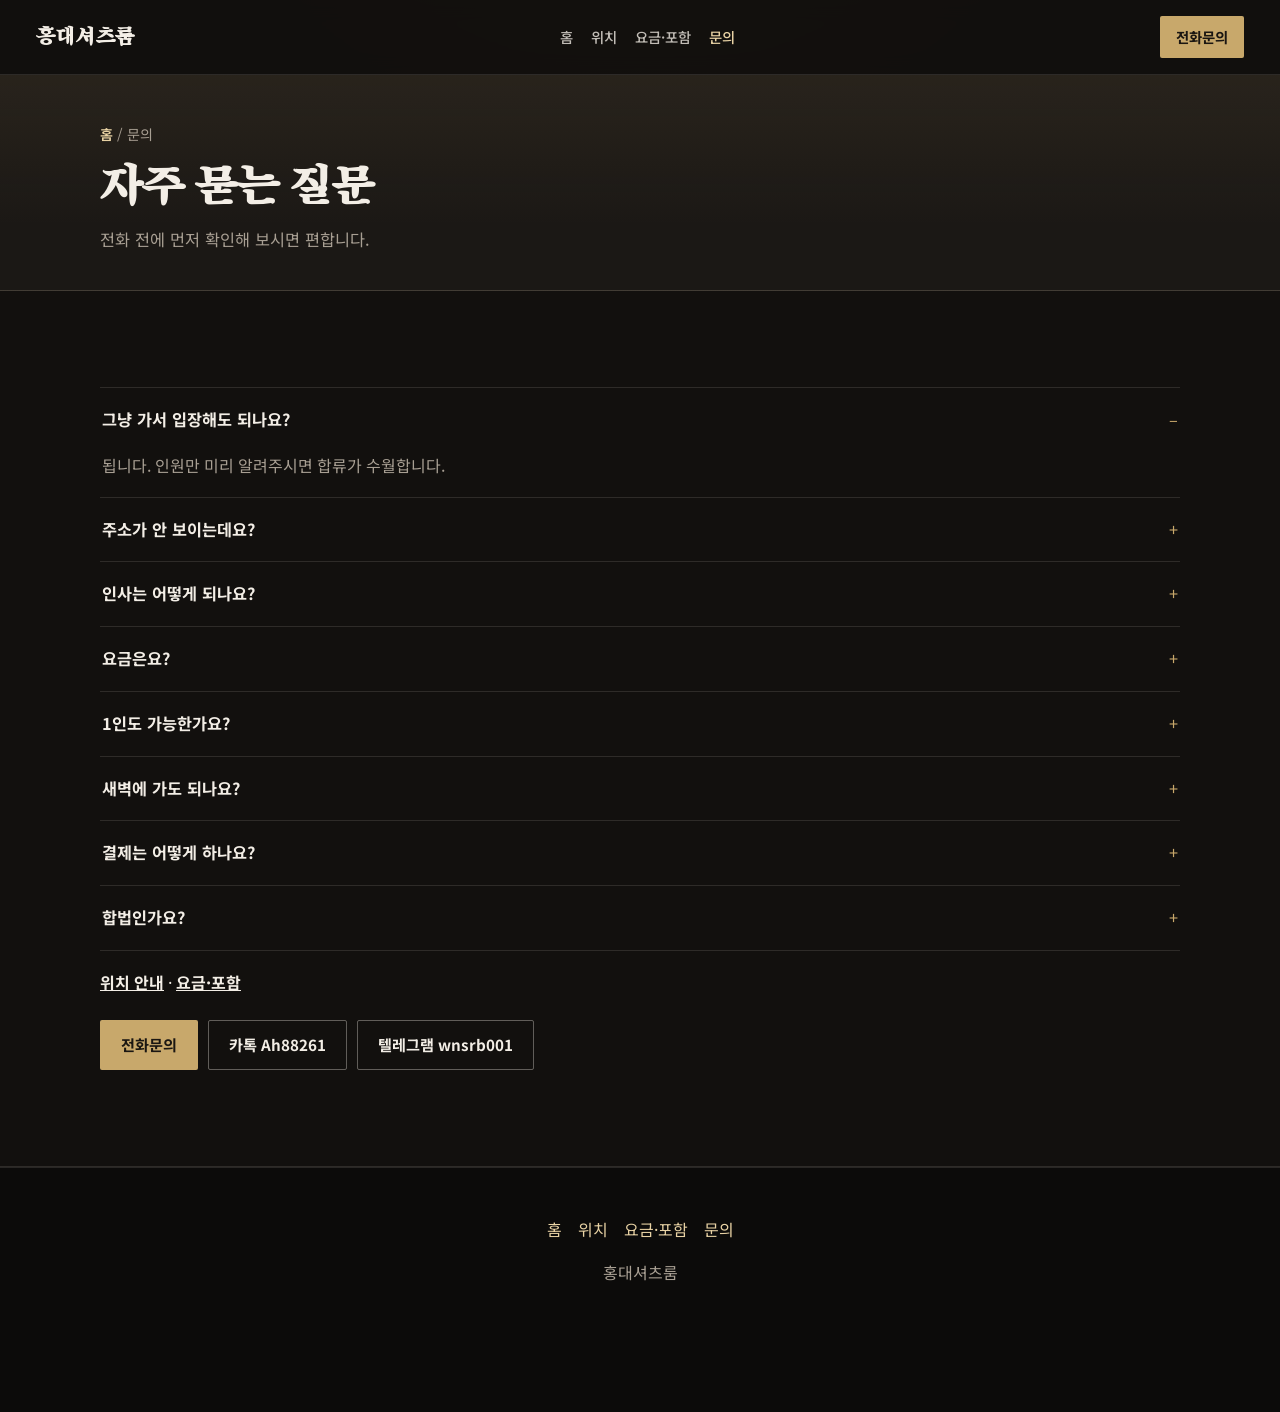
==== commit d2ab07f5: "Restyle site to a dark nightlife look, without poster/zine chrome." ====
--- a/faq/index.html
+++ b/faq/index.html
@@ -23,13 +23,13 @@
 <meta name="twitter:title" content="홍대셔츠룸 자주 묻는 질문">
 <meta name="twitter:description" content="예약, 주소, 인사, 요금, 영업시간, 결제 관련 안내.">
 <meta name="twitter:image" content="https://hongdaeshirt.github.io/hongdaeshirtroom/assets/img/space/hero-lounge.jpg">
-<meta name="theme-color" content="#0d0d0d">
+<meta name="theme-color" content="#12100e">
 <link rel="icon" href="../assets/img/favicon.svg" type="image/svg+xml">
 <link rel="apple-touch-icon" href="../assets/img/apple-touch-icon.png">
 <link rel="manifest" href="../site.webmanifest">
 <link rel="preconnect" href="https://fonts.googleapis.com">
 <link rel="preconnect" href="https://fonts.gstatic.com" crossorigin>
-<link href="https://fonts.googleapis.com/css2?family=Black+Han+Sans&family=IBM+Plex+Sans+KR:wght@400;600;700&display=swap" rel="stylesheet">
+<link href="https://fonts.googleapis.com/css2?family=Song+Myung&family=Noto+Sans+KR:wght@400;500;600;700&display=swap" rel="stylesheet">
 <link rel="stylesheet" href="../assets/css/style.css">
 </head>
 <body>
--- a/assets/css/style.css
+++ b/assets/css/style.css
@@ -1,13 +1,15 @@
 :root {
-  --bg: #f4f2f0;
-  --ink: #0d0d0d;
-  --mute: #5c574f;
-  --line: #0d0d0d;
-  --lime: #d6ff32;
-  --red: #ff2d1a;
-  --max: 1120px;
-  --display: "Black Han Sans", "Arial Black", Impact, sans-serif;
-  --body: "IBM Plex Sans KR", "Apple SD Gothic Neo", sans-serif;
+  --bg: #12100e;
+  --bg-2: #1b1815;
+  --bg-3: #24201c;
+  --ink: #f3eee6;
+  --mute: #a89f93;
+  --line: rgba(243, 238, 230, 0.12);
+  --gold: #c8a86b;
+  --gold-soft: #e8d2a4;
+  --max: 1080px;
+  --display: "Song Myung", "Nanum Myeongjo", Georgia, serif;
+  --body: "Noto Sans KR", "Apple SD Gothic Neo", "Malgun Gothic", sans-serif;
 }
 
 * { box-sizing: border-box; }
@@ -15,17 +17,12 @@
 body {
   margin: 0;
   background:
-    repeating-linear-gradient(
-      -12deg,
-      transparent,
-      transparent 46px,
-      rgba(13, 13, 13, 0.03) 46px,
-      rgba(13, 13, 13, 0.03) 47px
-    ),
+    radial-gradient(ellipse 80% 50% at 50% -10%, rgba(200, 168, 107, 0.12), transparent 55%),
     var(--bg);
   color: var(--ink);
   font-family: var(--body);
-  line-height: 1.65;
+  font-weight: 400;
+  line-height: 1.7;
   word-break: keep-all;
   overflow-wrap: break-word;
 }
@@ -50,7 +47,8 @@
   left: 12px;
   top: 12px;
   z-index: 99;
-  background: var(--lime);
+  background: var(--gold);
+  color: #1a1612;
   padding: 8px 12px;
 }
 
@@ -62,338 +60,371 @@
   align-items: center;
   justify-content: space-between;
   gap: 12px;
-  padding: 12px 18px;
-  background: var(--ink);
-  color: #f4f2f0;
-  border-bottom: 3px solid var(--lime);
+  padding: 16px clamp(16px, 4vw, 36px);
+  background: rgba(18, 16, 14, 0.92);
+  backdrop-filter: blur(10px);
+  border-bottom: 1px solid var(--line);
 }
 .bar a { text-decoration: none; }
 .logo {
   font-family: var(--display);
-  letter-spacing: 0.02em;
-  font-size: 1.15rem;
+  font-size: 1.35rem;
+  font-weight: 700;
+  letter-spacing: 0.04em;
 }
 .bar nav {
   display: flex;
   flex-wrap: wrap;
-  gap: 14px;
-  font-size: 0.88rem;
-}
-.bar nav a { opacity: 0.82; }
-.bar nav a:hover { opacity: 1; color: var(--lime); }
+  gap: 18px;
+  font-size: 0.9rem;
+  font-weight: 500;
+}
+.bar nav a {
+  opacity: 0.78;
+  transition: opacity 160ms ease, color 160ms ease;
+}
+.bar nav a:hover,
+.bar nav a[aria-current="page"] {
+  opacity: 1;
+  color: var(--gold-soft);
+}
 .pill {
   display: inline-flex;
   align-items: center;
   justify-content: center;
-  min-height: 44px;
+  min-height: 42px;
   padding: 0 16px;
-  background: var(--lime);
-  color: var(--ink);
-  font-weight: 800;
+  background: var(--gold);
+  color: #1a1612;
+  font-weight: 700;
+  font-size: 0.9rem;
   text-decoration: none;
-  border: 2px solid var(--ink);
-  box-shadow: 3px 3px 0 var(--ink);
-}
-
-.marquee {
-  overflow: hidden;
-  background: var(--lime);
-  border-bottom: 3px solid var(--ink);
-  font-family: var(--display);
-  font-size: clamp(1rem, 2.4vw, 1.35rem);
-  letter-spacing: 0.04em;
-}
-.marquee-track {
-  display: flex;
-  width: max-content;
-  gap: 2.5rem;
-  padding: 10px 0;
-  animation: slide 28s linear infinite;
-}
-.marquee-track span { white-space: nowrap; }
+  border-radius: 2px;
+}
+
+.marquee { display: none; }
 
 .stage {
   position: relative;
-  min-height: min(88vh, 760px);
-  display: grid;
-  grid-template-columns: 1.1fr 0.9fr;
-  border-bottom: 3px solid var(--ink);
+  min-height: min(92vh, 820px);
+  display: grid;
+  align-items: end;
   overflow: hidden;
+  isolation: isolate;
+}
+.stage-media {
+  position: absolute;
+  inset: 0;
+  z-index: -1;
+}
+.stage-media picture,
+.stage-media img {
+  width: 100%;
+  height: 100%;
+  object-fit: cover;
+}
+.stage-media::after {
+  content: "";
+  position: absolute;
+  inset: 0;
+  background:
+    linear-gradient(180deg, rgba(18, 16, 14, 0.35) 0%, rgba(18, 16, 14, 0.55) 40%, rgba(18, 16, 14, 0.92) 100%),
+    linear-gradient(90deg, rgba(18, 16, 14, 0.7) 0%, rgba(18, 16, 14, 0.25) 55%, transparent 100%);
+}
+.stage-media img {
+  animation: drift 22s ease-in-out infinite alternate;
 }
 .stage-copy {
-  padding: clamp(28px, 5vw, 56px);
+  width: min(100% - 32px, var(--max));
+  margin: 0 auto;
+  padding: 0 0 clamp(48px, 8vw, 88px);
   display: flex;
   flex-direction: column;
-  justify-content: flex-end;
   gap: 18px;
-  background: #fff;
-  border-right: 3px solid var(--ink);
+  max-width: 36rem;
+  margin-left: clamp(16px, 6vw, calc((100% - var(--max)) / 2 + 16px));
 }
 .stage-copy .eyebrow {
   margin: 0;
-  display: inline-block;
-  width: fit-content;
-  padding: 4px 10px;
-  background: var(--ink);
-  color: var(--lime);
-  font-size: 0.78rem;
-  font-weight: 700;
-  letter-spacing: 0.12em;
-  text-transform: uppercase;
+  color: var(--gold);
+  font-size: 0.86rem;
+  font-weight: 600;
+  letter-spacing: 0.06em;
 }
 .stage h1 {
   margin: 0;
   font-family: var(--display);
-  font-size: clamp(3.4rem, 12vw, 7.2rem);
-  line-height: 0.92;
-  letter-spacing: -0.03em;
+  font-size: clamp(3rem, 9vw, 5.4rem);
+  line-height: 1.05;
+  font-weight: 700;
+  text-shadow: 0 2px 28px rgba(0, 0, 0, 0.35);
 }
 .stage-lead {
   margin: 0;
-  max-width: 28rem;
-  color: var(--mute);
+  color: rgba(243, 238, 230, 0.82);
   font-size: 1.05rem;
+  max-width: 30rem;
 }
 .cta-row {
   display: flex;
   flex-wrap: wrap;
   gap: 10px;
+  margin-top: 6px;
 }
 .btn {
   display: inline-flex;
   align-items: center;
   justify-content: center;
-  min-height: 52px;
-  padding: 0 18px;
-  border: 2px solid var(--ink);
-  background: var(--ink);
-  color: #fff;
-  font-weight: 800;
+  min-height: 50px;
+  padding: 0 20px;
+  border: 1px solid transparent;
+  background: var(--gold);
+  color: #1a1612;
+  font-weight: 700;
+  font-size: 0.95rem;
   text-decoration: none;
-  box-shadow: 4px 4px 0 var(--red);
-  transition: transform 160ms ease;
-}
-.btn:hover { transform: translate(-2px, -2px); }
+  border-radius: 2px;
+  transition: background 160ms ease, border-color 160ms ease, color 160ms ease;
+}
+.btn:hover { background: var(--gold-soft); }
 .btn.ghost {
   background: transparent;
   color: var(--ink);
-  box-shadow: 4px 4px 0 var(--ink);
-}
-.stage-media {
-  position: relative;
-  min-height: 420px;
-}
-.stage-media img {
-  width: 100%;
-  height: 100%;
-  object-fit: cover;
-  animation: drift 16s ease-in-out infinite alternate;
-}
-.stamp {
-  position: absolute;
-  right: 18px;
-  bottom: 18px;
-  width: 110px;
-  height: 110px;
-  border: 3px solid var(--lime);
-  border-radius: 50%;
-  display: grid;
-  place-items: center;
-  text-align: center;
-  font-family: var(--display);
-  font-size: 0.95rem;
-  line-height: 1.15;
-  color: var(--lime);
-  background: rgba(13, 13, 13, 0.72);
-  transform: rotate(-12deg);
-}
+  border-color: rgba(243, 238, 230, 0.35);
+}
+.btn.ghost:hover {
+  border-color: var(--gold);
+  color: var(--gold-soft);
+}
+.stamp { display: none; }
 
 .wrap {
-  width: min(100% - 28px, var(--max));
+  width: min(100% - 32px, var(--max));
   margin: 0 auto;
 }
 .block {
-  padding: clamp(42px, 7vw, 84px) 0;
-  border-bottom: 3px solid var(--ink);
+  padding: clamp(56px, 8vw, 96px) 0;
+  border-bottom: 1px solid var(--line);
+}
+.block:nth-child(even) {
+  background: var(--bg-2);
 }
 .block h2 {
-  margin: 0 0 18px;
-  font-family: var(--display);
-  font-size: clamp(2rem, 5.5vw, 3.4rem);
-  line-height: 1.05;
-  letter-spacing: -0.02em;
+  margin: 0 0 14px;
+  font-family: var(--display);
+  font-size: clamp(1.85rem, 4vw, 2.6rem);
+  font-weight: 700;
+  line-height: 1.2;
 }
 .lede {
   margin: 0 0 28px;
-  max-width: 38rem;
+  max-width: 36rem;
   color: var(--mute);
-  font-size: 1.05rem;
+  font-size: 1.02rem;
 }
 
 .board {
   display: grid;
   grid-template-columns: repeat(2, 1fr);
-  border: 3px solid var(--ink);
-  background: #fff;
+  gap: 14px;
 }
 .board article {
-  padding: 28px 20px;
-  border-right: 3px solid var(--ink);
+  padding: 28px 24px;
+  background: var(--bg-3);
+  border: 1px solid var(--line);
+  border-radius: 2px;
 }
 .board article:last-child {
-  border-right: 0;
-  background: var(--lime);
+  border-color: rgba(200, 168, 107, 0.45);
+  background: linear-gradient(160deg, rgba(200, 168, 107, 0.14), var(--bg-3));
 }
 .board .label {
   display: block;
-  font-size: 0.85rem;
-  font-weight: 700;
+  font-size: 0.9rem;
+  font-weight: 600;
   margin-bottom: 10px;
-  letter-spacing: 0.08em;
-  text-transform: uppercase;
+  color: var(--gold);
 }
 .board strong {
-  font-family: var(--display);
-  font-size: clamp(1.8rem, 4vw, 2.6rem);
+  font-family: var(--body);
+  font-size: clamp(1.7rem, 3.5vw, 2.2rem);
+  font-weight: 700;
   letter-spacing: -0.02em;
 }
 
 .split {
   display: grid;
   grid-template-columns: 1fr 1fr;
-  gap: 0;
-  border: 3px solid var(--ink);
-  background: #fff;
+  gap: 28px;
+  align-items: stretch;
 }
 .split > * {
-  padding: 28px 22px;
+  padding: 0;
 }
 .split > :first-child {
-  border-right: 3px solid var(--ink);
-  background: var(--ink);
-  color: #f4f2f0;
+  background: transparent;
+  color: inherit;
+  border: 0;
+  padding: 8px 0;
 }
 .steps {
   margin: 0;
   padding: 0;
   list-style: none;
   display: grid;
-  gap: 16px;
+  gap: 18px;
 }
 .steps li {
   display: grid;
   grid-template-columns: auto 1fr;
+  gap: 14px;
+  align-items: start;
+  padding-bottom: 16px;
+  border-bottom: 1px solid var(--line);
+}
+.steps li:last-child {
+  border-bottom: 0;
+  padding-bottom: 0;
+}
+.steps b {
+  font-family: var(--display);
+  font-size: 1.35rem;
+  color: var(--gold);
+  line-height: 1.2;
+}
+.steps p {
+  margin: 0;
+  color: rgba(243, 238, 230, 0.88);
+}
+
+.rail {
+  display: grid;
+  grid-template-columns: repeat(4, 1fr);
   gap: 12px;
-  align-items: start;
-}
-.steps b {
-  font-family: var(--display);
-  font-size: 1.5rem;
-  color: var(--lime);
-}
-.steps p { margin: 0; color: inherit; opacity: 0.9; }
-
-.rail {
-  display: grid;
-  grid-template-columns: repeat(4, 1fr);
-  gap: 0;
-  border: 3px solid var(--ink);
 }
 .rail div {
-  padding: 22px 16px;
-  background: #fff;
-  border-right: 3px solid var(--ink);
-}
-.rail div:last-child { border-right: 0; }
+  padding: 22px 18px;
+  background: var(--bg-3);
+  border: 1px solid var(--line);
+  border-radius: 2px;
+}
 .rail h3 {
   margin: 0 0 8px;
   font-family: var(--display);
-  font-size: 1.35rem;
-}
-.rail p { margin: 0; color: var(--mute); font-size: 0.95rem; }
+  font-size: 1.25rem;
+  font-weight: 700;
+  color: var(--gold-soft);
+}
+.rail p {
+  margin: 0;
+  color: var(--mute);
+  font-size: 0.95rem;
+}
 
 .strip {
   display: grid;
   grid-template-columns: repeat(4, 1fr);
-  gap: 8px;
+  gap: 10px;
 }
 .strip img {
   width: 100%;
   aspect-ratio: 3 / 4;
   object-fit: cover;
-  border: 3px solid var(--ink);
-  filter: contrast(1.05) saturate(0.92);
-  transition: transform 220ms ease, filter 220ms ease;
+  border: 0;
+  filter: none;
+  border-radius: 2px;
+  transition: transform 280ms ease, opacity 280ms ease;
+  opacity: 0.92;
 }
 .strip img:hover {
-  transform: scale(1.02) rotate(-1deg);
-  filter: none;
+  transform: translateY(-3px);
+  opacity: 1;
 }
 
 .map-shell {
-  border: 3px solid var(--ink);
-  min-height: 320px;
+  min-height: 340px;
+  border-radius: 2px;
+  overflow: hidden;
+  border: 1px solid var(--line);
   background:
-    linear-gradient(180deg, rgba(13,13,13,0.15), rgba(13,13,13,0.55)),
+    linear-gradient(180deg, rgba(18, 16, 14, 0.45), rgba(18, 16, 14, 0.78)),
     url("../img/space/hongdae-night.webp") center/cover;
   display: grid;
   place-items: center;
   text-align: center;
-  padding: 20px;
+  padding: 24px;
 }
 .map-shell.is-on {
   padding: 0;
-  background: #111;
+  background: #0c0b0a;
 }
 .map-shell iframe {
   width: 100%;
-  height: 360px;
+  height: 380px;
   border: 0;
 }
 .map-note {
   margin: 12px 0 0;
-  color: #f4f2f0;
-  max-width: 26rem;
+  color: rgba(243, 238, 230, 0.75);
+  max-width: 24rem;
+  font-size: 0.92rem;
+}
+.map-load-btn {
+  box-shadow: none !important;
+  border-color: var(--gold) !important;
+  color: #1a1612 !important;
+  background: var(--gold) !important;
 }
 
 .qa {
   display: grid;
   gap: 0;
-  border: 3px solid var(--ink);
-  background: #fff;
+  border-top: 1px solid var(--line);
 }
 .qa details {
-  border-bottom: 3px solid var(--ink);
-  padding: 0 18px;
-}
-.qa details:last-child { border-bottom: 0; }
+  border-bottom: 1px solid var(--line);
+  padding: 0 2px;
+}
 .qa summary {
   cursor: pointer;
   list-style: none;
-  padding: 16px 0;
-  font-weight: 800;
-  font-size: 1.05rem;
+  padding: 18px 0;
+  font-weight: 700;
+  font-size: 1.02rem;
 }
 .qa summary::-webkit-details-marker { display: none; }
+.qa summary::after {
+  content: "+";
+  float: right;
+  color: var(--gold);
+  font-weight: 400;
+}
+.qa details[open] summary::after { content: "–"; }
 .qa p {
-  margin: 0 0 16px;
+  margin: 0 0 18px;
   color: var(--mute);
 }
 
 .foot {
-  padding: 36px 0 110px;
-  background: var(--ink);
-  color: #f4f2f0;
+  padding: 48px 0 120px;
+  background: #0c0b0a;
+  color: var(--mute);
   text-align: center;
-}
-.foot a { color: var(--lime); }
+  border-top: 1px solid var(--line);
+}
+.foot a {
+  color: var(--gold-soft);
+  text-decoration: none;
+}
+.foot a:hover { color: var(--gold); }
 .foot nav {
   display: flex;
   flex-wrap: wrap;
   justify-content: center;
-  gap: 14px;
-  margin-bottom: 14px;
-}
+  gap: 16px;
+  margin-bottom: 16px;
+}
+.foot p { margin: 6px 0; }
 .dock {
   position: fixed;
   left: 10px;
@@ -403,53 +434,56 @@
   display: none;
   gap: 8px;
 }
-.dock .btn { flex: 1; min-height: 48px; box-shadow: none; }
+.dock .btn {
+  flex: 1;
+  min-height: 48px;
+}
 
 .page-top {
-  padding: 40px 0 24px;
-  border-bottom: 3px solid var(--ink);
-  background: #fff;
+  padding: 48px 0 36px;
+  background:
+    linear-gradient(180deg, rgba(200, 168, 107, 0.08), transparent 70%),
+    var(--bg-2);
+  border-bottom: 1px solid var(--line);
 }
 .page-top h1 {
   margin: 0 0 12px;
   font-family: var(--display);
-  font-size: clamp(2.2rem, 6vw, 3.8rem);
-  line-height: 1.05;
+  font-size: clamp(2rem, 5vw, 3rem);
+  line-height: 1.15;
+  font-weight: 700;
 }
 .crumb {
   margin: 0 0 12px;
-  font-size: 0.9rem;
+  font-size: 0.88rem;
   color: var(--mute);
 }
-.crumb a { color: var(--ink); font-weight: 700; }
-
-@keyframes slide {
-  from { transform: translateX(0); }
-  to { transform: translateX(-50%); }
-}
+.crumb a {
+  color: var(--gold-soft);
+  text-decoration: none;
+  font-weight: 600;
+}
+
 @keyframes drift {
   from { transform: scale(1); }
-  to { transform: scale(1.06); }
+  to { transform: scale(1.05); }
 }
 
 @media (prefers-reduced-motion: reduce) {
-  .marquee-track,
   .stage-media img,
   .strip img { animation: none !important; transition: none !important; }
 }
 
 @media (max-width: 900px) {
-  .stage { grid-template-columns: 1fr; }
-  .stage-copy { border-right: 0; border-bottom: 3px solid var(--ink); }
+  .stage { min-height: min(86vh, 720px); }
+  .stage-copy {
+    margin-left: auto;
+    margin-right: auto;
+  }
   .board,
   .rail,
   .split,
   .strip { grid-template-columns: 1fr 1fr; }
-  .board article:nth-child(2),
-  .rail div:nth-child(2n) { border-right: 0; }
-  .board article,
-  .rail div { border-bottom: 3px solid var(--ink); }
-  .split > :first-child { border-right: 0; border-bottom: 3px solid var(--ink); }
 }
 
 @media (max-width: 640px) {
@@ -459,6 +493,5 @@
   .rail,
   .split,
   .strip { grid-template-columns: 1fr; }
-  .board article,
-  .rail div { border-right: 0; }
-}
+  .stage-copy { max-width: none; }
+}
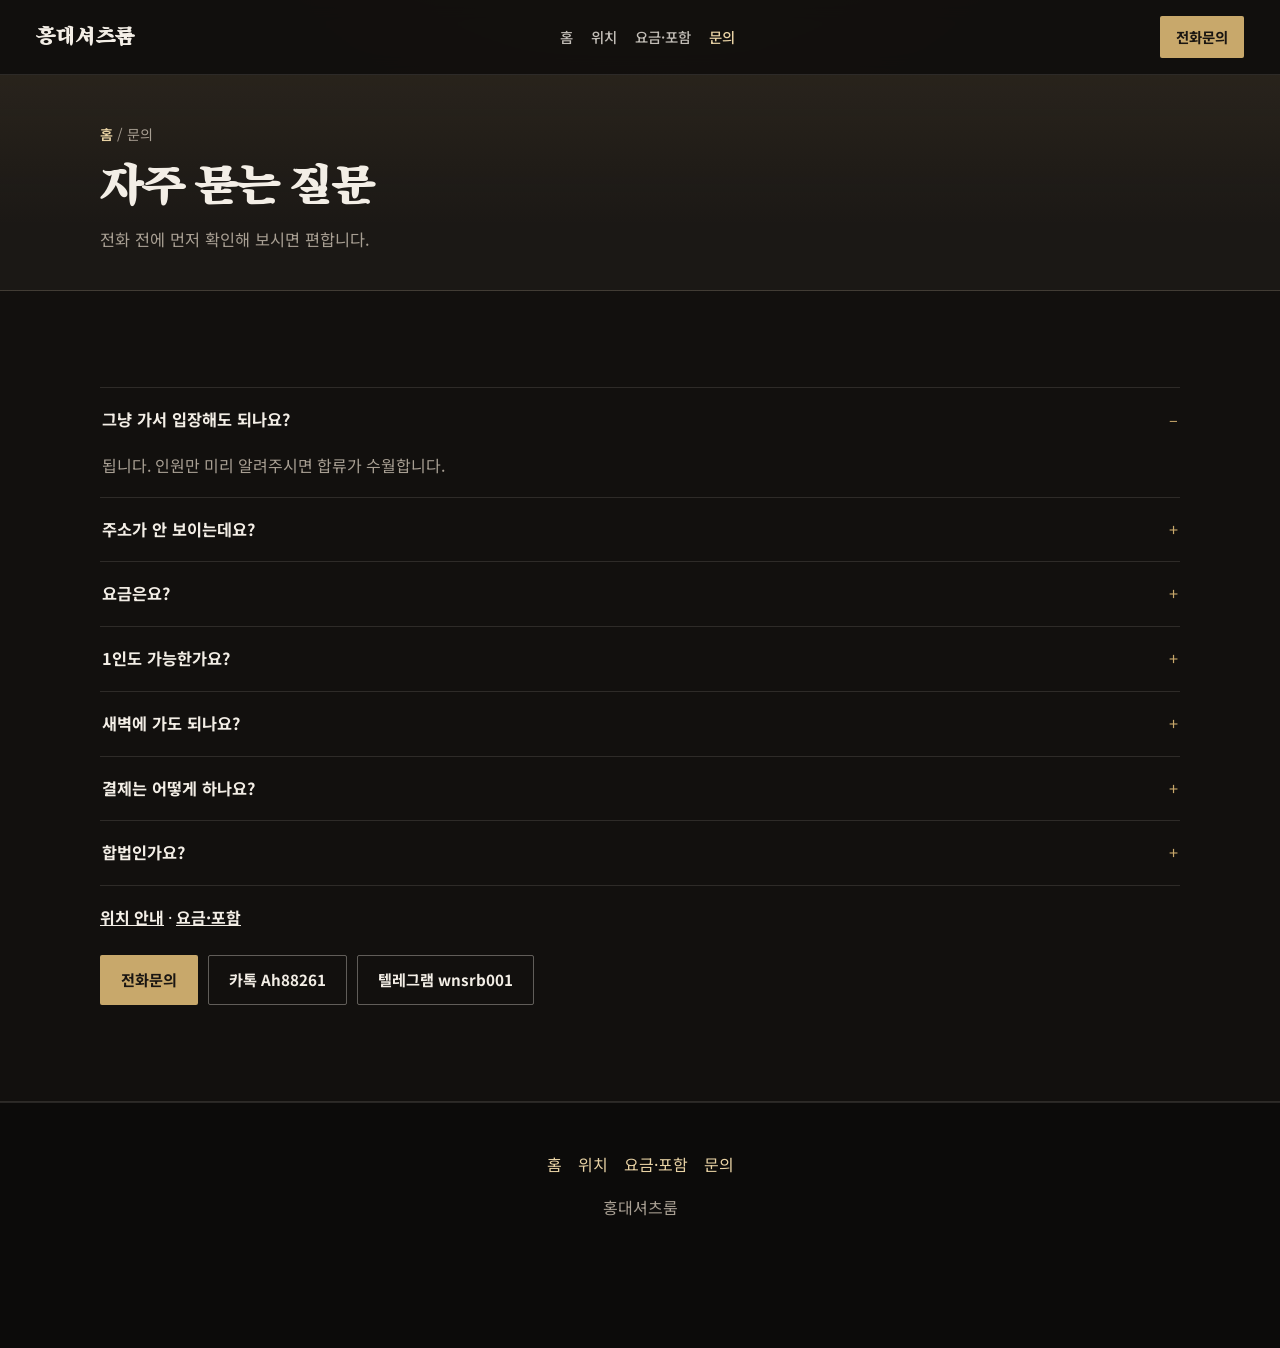
==== commit 8617c8cf: "Remove choice and greeting mentions from site copy." ====
--- a/faq/index.html
+++ b/faq/index.html
@@ -4,7 +4,7 @@
 <meta charset="UTF-8">
 <meta name="viewport" content="width=device-width, initial-scale=1">
 <title>홍대셔츠룸 자주 묻는 질문</title>
-<meta name="description" content="홍대셔츠룸 문의 모음. 예약, 주소, 인사, 요금, 영업시간, 결제 관련 자주 묻는 내용입니다.">
+<meta name="description" content="홍대셔츠룸 문의 모음. 예약, 주소, 요금, 영업시간, 결제 관련 자주 묻는 내용입니다.">
 <meta name="robots" content="index,follow,max-image-preview:large,max-snippet:-1,max-video-preview:-1">
 <link rel="canonical" href="https://hongdaeshirt.github.io/hongdaeshirtroom/faq/">
 <link rel="alternate" hreflang="ko" href="https://hongdaeshirt.github.io/hongdaeshirtroom/faq/">
@@ -13,7 +13,7 @@
 <meta property="og:locale" content="ko_KR">
 <meta property="og:site_name" content="홍대셔츠룸">
 <meta property="og:title" content="홍대셔츠룸 자주 묻는 질문">
-<meta property="og:description" content="예약, 주소, 인사, 요금, 영업시간, 결제 관련 안내.">
+<meta property="og:description" content="예약, 주소, 요금, 영업시간, 결제 관련 안내.">
 <meta property="og:url" content="https://hongdaeshirt.github.io/hongdaeshirtroom/faq/">
 <meta property="og:image" content="https://hongdaeshirt.github.io/hongdaeshirtroom/assets/img/space/hero-lounge.jpg">
 <meta property="og:image:width" content="1600">
@@ -21,7 +21,7 @@
 <meta property="og:image:alt" content="홍대셔츠룸">
 <meta name="twitter:card" content="summary_large_image">
 <meta name="twitter:title" content="홍대셔츠룸 자주 묻는 질문">
-<meta name="twitter:description" content="예약, 주소, 인사, 요금, 영업시간, 결제 관련 안내.">
+<meta name="twitter:description" content="예약, 주소, 요금, 영업시간, 결제 관련 안내.">
 <meta name="twitter:image" content="https://hongdaeshirt.github.io/hongdaeshirtroom/assets/img/space/hero-lounge.jpg">
 <meta name="theme-color" content="#12100e">
 <link rel="icon" href="../assets/img/favicon.svg" type="image/svg+xml">
@@ -66,10 +66,6 @@
         <details>
           <summary>주소가 안 보이는데요?</summary>
           <p>합류 지점이 상황에 따라 달라질 수 있어서요. 홍대입구역 기준으로 연락 주시면 안내드립니다.</p>
-        </details>
-        <details>
-          <summary>인사는 어떻게 되나요?</summary>
-          <p>합법 유흥주점이고, 초이스 후에 인사(셔츠 환복) 있습니다.</p>
         </details>
         <details>
           <summary>요금은요?</summary>
@@ -118,7 +114,7 @@
       "@id": "https://hongdaeshirt.github.io/hongdaeshirtroom/faq/#faqpage",
       "url": "https://hongdaeshirt.github.io/hongdaeshirtroom/faq/",
       "name": "홍대셔츠룸 자주 묻는 질문",
-      "description": "홍대셔츠룸 문의 모음. 예약, 주소, 인사, 요금, 영업시간, 결제 관련 자주 묻는 내용입니다.",
+      "description": "홍대셔츠룸 문의 모음. 예약, 주소, 요금, 영업시간, 결제 관련 자주 묻는 내용입니다.",
       "inLanguage": "ko-KR",
       "isPartOf": { "@id": "https://hongdaeshirt.github.io/hongdaeshirtroom/#website" },
       "about": { "@id": "https://hongdaeshirt.github.io/hongdaeshirtroom/#business" },
@@ -127,7 +123,6 @@
       "mainEntity": [
         {"@type":"Question","name":"그냥 가서 입장해도 되나요?","acceptedAnswer":{"@type":"Answer","text":"됩니다. 인원만 미리 알려주시면 합류가 수월합니다."}},
         {"@type":"Question","name":"주소가 안 보이는데요?","acceptedAnswer":{"@type":"Answer","text":"합류 지점이 상황에 따라 달라질 수 있어서요. 홍대입구역 기준으로 연락 주시면 안내드립니다."}},
-        {"@type":"Question","name":"인사는 어떻게 되나요?","acceptedAnswer":{"@type":"Answer","text":"합법 유흥주점이고, 초이스 후에 인사(셔츠 환복) 있습니다."}},
         {"@type":"Question","name":"요금은요?","acceptedAnswer":{"@type":"Answer","text":"1인 21만 원, 2인부터는 인당 17만 원입니다."}},
         {"@type":"Question","name":"1인도 가능한가요?","acceptedAnswer":{"@type":"Answer","text":"가능합니다."}},
         {"@type":"Question","name":"새벽에 가도 되나요?","acceptedAnswer":{"@type":"Answer","text":"됩니다. 영업·문의 둘 다 24시간입니다. 금·토 심야에는 좀 붐빌 수 있어요."}},
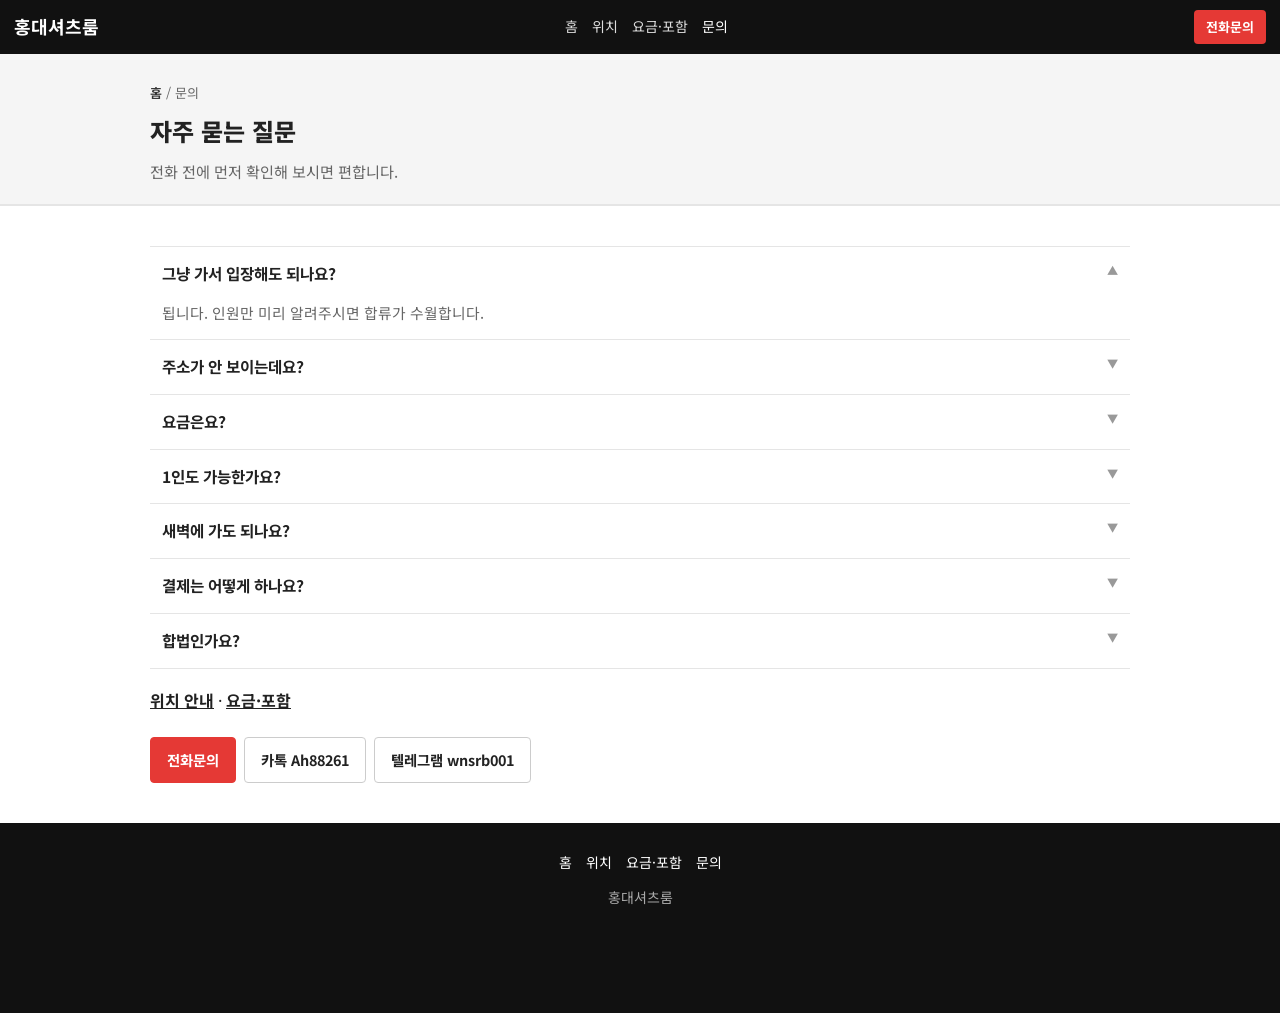
==== commit d29170b6: "Switch to a plain commercial layout instead of dark luxury styling." ====
--- a/faq/index.html
+++ b/faq/index.html
@@ -23,13 +23,13 @@
 <meta name="twitter:title" content="홍대셔츠룸 자주 묻는 질문">
 <meta name="twitter:description" content="예약, 주소, 요금, 영업시간, 결제 관련 안내.">
 <meta name="twitter:image" content="https://hongdaeshirt.github.io/hongdaeshirtroom/assets/img/space/hero-lounge.jpg">
-<meta name="theme-color" content="#12100e">
+<meta name="theme-color" content="#111111">
 <link rel="icon" href="../assets/img/favicon.svg" type="image/svg+xml">
 <link rel="apple-touch-icon" href="../assets/img/apple-touch-icon.png">
 <link rel="manifest" href="../site.webmanifest">
 <link rel="preconnect" href="https://fonts.googleapis.com">
 <link rel="preconnect" href="https://fonts.gstatic.com" crossorigin>
-<link href="https://fonts.googleapis.com/css2?family=Song+Myung&family=Noto+Sans+KR:wght@400;500;600;700&display=swap" rel="stylesheet">
+<link href="https://fonts.googleapis.com/css2?family=Noto+Sans+KR:wght@400;500;700;800&display=swap" rel="stylesheet">
 <link rel="stylesheet" href="../assets/css/style.css">
 </head>
 <body>
--- a/assets/css/style.css
+++ b/assets/css/style.css
@@ -1,33 +1,29 @@
 :root {
-  --bg: #12100e;
-  --bg-2: #1b1815;
-  --bg-3: #24201c;
-  --ink: #f3eee6;
-  --mute: #a89f93;
-  --line: rgba(243, 238, 230, 0.12);
-  --gold: #c8a86b;
-  --gold-soft: #e8d2a4;
-  --max: 1080px;
-  --display: "Song Myung", "Nanum Myeongjo", Georgia, serif;
-  --body: "Noto Sans KR", "Apple SD Gothic Neo", "Malgun Gothic", sans-serif;
+  --bg: #ffffff;
+  --bg-soft: #f5f5f5;
+  --ink: #222222;
+  --mute: #666666;
+  --line: #e5e5e5;
+  --accent: #e53935;
+  --max: 980px;
+  --font: "Noto Sans KR", "Apple SD Gothic Neo", "Malgun Gothic", sans-serif;
 }
 
 * { box-sizing: border-box; }
 html { scroll-behavior: smooth; }
 body {
   margin: 0;
-  background:
-    radial-gradient(ellipse 80% 50% at 50% -10%, rgba(200, 168, 107, 0.12), transparent 55%),
-    var(--bg);
+  background: var(--bg);
   color: var(--ink);
-  font-family: var(--body);
-  font-weight: 400;
-  line-height: 1.7;
+  font-family: var(--font);
+  font-size: 16px;
+  line-height: 1.65;
   word-break: keep-all;
   overflow-wrap: break-word;
 }
 img { max-width: 100%; display: block; height: auto; }
 a { color: inherit; }
+
 .skip {
   position: absolute;
   left: -9999px;
@@ -44,11 +40,11 @@
   border: 0;
 }
 .skip:focus {
-  left: 12px;
-  top: 12px;
+  left: 10px;
+  top: 10px;
   z-index: 99;
-  background: var(--gold);
-  color: #1a1612;
+  background: #fff;
+  border: 1px solid #000;
   padding: 8px 12px;
 }
 
@@ -59,431 +55,372 @@
   display: flex;
   align-items: center;
   justify-content: space-between;
-  gap: 12px;
-  padding: 16px clamp(16px, 4vw, 36px);
-  background: rgba(18, 16, 14, 0.92);
-  backdrop-filter: blur(10px);
-  border-bottom: 1px solid var(--line);
-}
-.bar a { text-decoration: none; }
+  gap: 10px;
+  padding: 0 14px;
+  height: 54px;
+  background: #111;
+  color: #fff;
+}
+.bar a { text-decoration: none; color: #fff; }
 .logo {
-  font-family: var(--display);
-  font-size: 1.35rem;
+  font-size: 1.125rem;
   font-weight: 700;
-  letter-spacing: 0.04em;
 }
 .bar nav {
   display: flex;
   flex-wrap: wrap;
-  gap: 18px;
-  font-size: 0.9rem;
-  font-weight: 500;
-}
-.bar nav a {
-  opacity: 0.78;
-  transition: opacity 160ms ease, color 160ms ease;
-}
+  gap: 14px;
+  font-size: 0.875rem;
+}
+.bar nav a { color: #ddd; }
 .bar nav a:hover,
-.bar nav a[aria-current="page"] {
-  opacity: 1;
-  color: var(--gold-soft);
-}
+.bar nav a[aria-current="page"] { color: #fff; }
 .pill {
   display: inline-flex;
   align-items: center;
   justify-content: center;
-  min-height: 42px;
-  padding: 0 16px;
-  background: var(--gold);
-  color: #1a1612;
+  height: 34px;
+  padding: 0 12px;
+  background: var(--accent);
+  color: #fff;
+  font-size: 0.8125rem;
   font-weight: 700;
-  font-size: 0.9rem;
   text-decoration: none;
-  border-radius: 2px;
+  border-radius: 4px;
 }
 
 .marquee { display: none; }
+.stamp { display: none; }
 
 .stage {
+  display: block;
+  background: #fff;
+}
+.stage-media {
   position: relative;
-  min-height: min(92vh, 820px);
-  display: grid;
-  align-items: end;
+  width: 100%;
+  max-height: 420px;
   overflow: hidden;
-  isolation: isolate;
-}
-.stage-media {
-  position: absolute;
-  inset: 0;
-  z-index: -1;
+  background: #222;
 }
 .stage-media picture,
 .stage-media img {
   width: 100%;
-  height: 100%;
+  height: 420px;
   object-fit: cover;
 }
-.stage-media::after {
-  content: "";
-  position: absolute;
-  inset: 0;
-  background:
-    linear-gradient(180deg, rgba(18, 16, 14, 0.35) 0%, rgba(18, 16, 14, 0.55) 40%, rgba(18, 16, 14, 0.92) 100%),
-    linear-gradient(90deg, rgba(18, 16, 14, 0.7) 0%, rgba(18, 16, 14, 0.25) 55%, transparent 100%);
-}
-.stage-media img {
-  animation: drift 22s ease-in-out infinite alternate;
-}
 .stage-copy {
-  width: min(100% - 32px, var(--max));
+  width: min(100% - 28px, var(--max));
   margin: 0 auto;
-  padding: 0 0 clamp(48px, 8vw, 88px);
-  display: flex;
-  flex-direction: column;
-  gap: 18px;
-  max-width: 36rem;
-  margin-left: clamp(16px, 6vw, calc((100% - var(--max)) / 2 + 16px));
+  padding: 28px 0 8px;
 }
 .stage-copy .eyebrow {
-  margin: 0;
-  color: var(--gold);
-  font-size: 0.86rem;
-  font-weight: 600;
-  letter-spacing: 0.06em;
+  margin: 0 0 8px;
+  color: var(--mute);
+  font-size: 0.875rem;
+  font-weight: 500;
 }
 .stage h1 {
-  margin: 0;
-  font-family: var(--display);
-  font-size: clamp(3rem, 9vw, 5.4rem);
-  line-height: 1.05;
-  font-weight: 700;
-  text-shadow: 0 2px 28px rgba(0, 0, 0, 0.35);
+  margin: 0 0 12px;
+  font-size: clamp(1.75rem, 5vw, 2.25rem);
+  font-weight: 800;
+  line-height: 1.3;
 }
 .stage-lead {
-  margin: 0;
-  color: rgba(243, 238, 230, 0.82);
-  font-size: 1.05rem;
-  max-width: 30rem;
+  margin: 0 0 18px;
+  color: var(--mute);
+  font-size: 0.975rem;
+  max-width: 40rem;
 }
 .cta-row {
   display: flex;
   flex-wrap: wrap;
-  gap: 10px;
-  margin-top: 6px;
+  gap: 8px;
 }
 .btn {
   display: inline-flex;
   align-items: center;
   justify-content: center;
-  min-height: 50px;
-  padding: 0 20px;
-  border: 1px solid transparent;
-  background: var(--gold);
-  color: #1a1612;
+  min-height: 46px;
+  padding: 0 16px;
+  background: var(--accent);
+  color: #fff;
+  border: 1px solid var(--accent);
   font-weight: 700;
+  font-size: 0.9rem;
+  text-decoration: none;
+  border-radius: 4px;
+}
+.btn:hover { filter: brightness(0.95); }
+.btn.ghost {
+  background: #fff;
+  color: #222;
+  border-color: #ccc;
+}
+.btn.ghost:hover {
+  border-color: #999;
+  filter: none;
+}
+
+.wrap {
+  width: min(100% - 28px, var(--max));
+  margin: 0 auto;
+}
+.block {
+  padding: 40px 0;
+  border-top: 1px solid var(--line);
+}
+.block:nth-child(even) {
+  background: var(--bg-soft);
+}
+.block h2 {
+  margin: 0 0 10px;
+  font-size: 1.35rem;
+  font-weight: 800;
+}
+.lede {
+  margin: 0 0 20px;
+  color: var(--mute);
   font-size: 0.95rem;
-  text-decoration: none;
-  border-radius: 2px;
-  transition: background 160ms ease, border-color 160ms ease, color 160ms ease;
-}
-.btn:hover { background: var(--gold-soft); }
-.btn.ghost {
-  background: transparent;
-  color: var(--ink);
-  border-color: rgba(243, 238, 230, 0.35);
-}
-.btn.ghost:hover {
-  border-color: var(--gold);
-  color: var(--gold-soft);
-}
-.stamp { display: none; }
-
-.wrap {
-  width: min(100% - 32px, var(--max));
-  margin: 0 auto;
-}
-.block {
-  padding: clamp(56px, 8vw, 96px) 0;
-  border-bottom: 1px solid var(--line);
-}
-.block:nth-child(even) {
-  background: var(--bg-2);
-}
-.block h2 {
-  margin: 0 0 14px;
-  font-family: var(--display);
-  font-size: clamp(1.85rem, 4vw, 2.6rem);
-  font-weight: 700;
-  line-height: 1.2;
-}
-.lede {
-  margin: 0 0 28px;
-  max-width: 36rem;
-  color: var(--mute);
-  font-size: 1.02rem;
+  max-width: 40rem;
 }
 
 .board {
   display: grid;
-  grid-template-columns: repeat(2, 1fr);
-  gap: 14px;
+  grid-template-columns: 1fr 1fr;
+  gap: 10px;
 }
 .board article {
-  padding: 28px 24px;
-  background: var(--bg-3);
+  padding: 20px 16px;
+  background: #fff;
   border: 1px solid var(--line);
-  border-radius: 2px;
+  border-radius: 4px;
+  text-align: center;
 }
 .board article:last-child {
-  border-color: rgba(200, 168, 107, 0.45);
-  background: linear-gradient(160deg, rgba(200, 168, 107, 0.14), var(--bg-3));
+  border-color: #f0b4b2;
+  background: #fff8f8;
 }
 .board .label {
   display: block;
-  font-size: 0.9rem;
+  margin-bottom: 6px;
+  color: var(--mute);
+  font-size: 0.875rem;
   font-weight: 600;
-  margin-bottom: 10px;
-  color: var(--gold);
 }
 .board strong {
-  font-family: var(--body);
-  font-size: clamp(1.7rem, 3.5vw, 2.2rem);
-  font-weight: 700;
-  letter-spacing: -0.02em;
+  font-size: 1.5rem;
+  font-weight: 800;
+  color: var(--accent);
 }
 
 .split {
   display: grid;
   grid-template-columns: 1fr 1fr;
-  gap: 28px;
-  align-items: stretch;
-}
-.split > * {
-  padding: 0;
+  gap: 20px;
+  align-items: start;
 }
 .split > :first-child {
   background: transparent;
   color: inherit;
   border: 0;
-  padding: 8px 0;
+  padding: 0;
 }
 .steps {
   margin: 0;
   padding: 0;
   list-style: none;
   display: grid;
-  gap: 18px;
+  gap: 12px;
 }
 .steps li {
   display: grid;
-  grid-template-columns: auto 1fr;
-  gap: 14px;
+  grid-template-columns: 28px 1fr;
+  gap: 10px;
   align-items: start;
-  padding-bottom: 16px;
-  border-bottom: 1px solid var(--line);
-}
-.steps li:last-child {
-  border-bottom: 0;
-  padding-bottom: 0;
+  padding: 12px;
+  background: #fff;
+  border: 1px solid var(--line);
+  border-radius: 4px;
 }
 .steps b {
-  font-family: var(--display);
-  font-size: 1.35rem;
-  color: var(--gold);
-  line-height: 1.2;
+  display: inline-flex;
+  align-items: center;
+  justify-content: center;
+  width: 28px;
+  height: 28px;
+  border-radius: 50%;
+  background: #111;
+  color: #fff;
+  font-size: 0.8rem;
+  font-weight: 700;
 }
 .steps p {
   margin: 0;
-  color: rgba(243, 238, 230, 0.88);
+  color: #333;
+  font-size: 0.95rem;
 }
 
 .rail {
   display: grid;
   grid-template-columns: repeat(4, 1fr);
-  gap: 12px;
+  gap: 10px;
 }
 .rail div {
-  padding: 22px 18px;
-  background: var(--bg-3);
+  padding: 16px 14px;
+  background: #fff;
   border: 1px solid var(--line);
-  border-radius: 2px;
+  border-radius: 4px;
 }
 .rail h3 {
-  margin: 0 0 8px;
-  font-family: var(--display);
-  font-size: 1.25rem;
-  font-weight: 700;
-  color: var(--gold-soft);
+  margin: 0 0 6px;
+  font-size: 1rem;
+  font-weight: 800;
 }
 .rail p {
   margin: 0;
   color: var(--mute);
-  font-size: 0.95rem;
+  font-size: 0.875rem;
 }
 
 .strip {
   display: grid;
   grid-template-columns: repeat(4, 1fr);
-  gap: 10px;
+  gap: 8px;
 }
 .strip img {
   width: 100%;
   aspect-ratio: 3 / 4;
   object-fit: cover;
-  border: 0;
-  filter: none;
-  border-radius: 2px;
-  transition: transform 280ms ease, opacity 280ms ease;
-  opacity: 0.92;
-}
-.strip img:hover {
-  transform: translateY(-3px);
-  opacity: 1;
+  border-radius: 4px;
+  background: #ddd;
 }
 
 .map-shell {
-  min-height: 340px;
-  border-radius: 2px;
-  overflow: hidden;
+  min-height: 300px;
   border: 1px solid var(--line);
+  border-radius: 4px;
   background:
-    linear-gradient(180deg, rgba(18, 16, 14, 0.45), rgba(18, 16, 14, 0.78)),
+    linear-gradient(rgba(0,0,0,0.35), rgba(0,0,0,0.45)),
     url("../img/space/hongdae-night.webp") center/cover;
   display: grid;
   place-items: center;
   text-align: center;
-  padding: 24px;
+  padding: 20px;
 }
 .map-shell.is-on {
   padding: 0;
-  background: #0c0b0a;
+  background: #eee;
 }
 .map-shell iframe {
   width: 100%;
-  height: 380px;
+  height: 360px;
   border: 0;
 }
 .map-note {
-  margin: 12px 0 0;
-  color: rgba(243, 238, 230, 0.75);
-  max-width: 24rem;
-  font-size: 0.92rem;
+  margin: 10px 0 0;
+  color: #fff;
+  font-size: 0.875rem;
 }
 .map-load-btn {
-  box-shadow: none !important;
-  border-color: var(--gold) !important;
-  color: #1a1612 !important;
-  background: var(--gold) !important;
+  background: #fff !important;
+  color: #111 !important;
+  border-color: #fff !important;
 }
 
 .qa {
-  display: grid;
-  gap: 0;
   border-top: 1px solid var(--line);
+  background: #fff;
 }
 .qa details {
   border-bottom: 1px solid var(--line);
-  padding: 0 2px;
+  padding: 0 12px;
 }
 .qa summary {
   cursor: pointer;
   list-style: none;
-  padding: 18px 0;
+  padding: 14px 0;
   font-weight: 700;
-  font-size: 1.02rem;
+  font-size: 0.975rem;
 }
 .qa summary::-webkit-details-marker { display: none; }
 .qa summary::after {
-  content: "+";
+  content: "▼";
   float: right;
-  color: var(--gold);
-  font-weight: 400;
-}
-.qa details[open] summary::after { content: "–"; }
+  font-size: 0.7rem;
+  color: #999;
+}
+.qa details[open] summary::after { content: "▲"; }
 .qa p {
-  margin: 0 0 18px;
-  color: var(--mute);
+  margin: 0 0 14px;
+  color: var(--mute);
+  font-size: 0.925rem;
 }
 
 .foot {
-  padding: 48px 0 120px;
-  background: #0c0b0a;
-  color: var(--mute);
+  padding: 28px 14px 100px;
+  background: #111;
+  color: #aaa;
   text-align: center;
-  border-top: 1px solid var(--line);
+  font-size: 0.875rem;
 }
 .foot a {
-  color: var(--gold-soft);
+  color: #fff;
   text-decoration: none;
 }
-.foot a:hover { color: var(--gold); }
 .foot nav {
   display: flex;
   flex-wrap: wrap;
   justify-content: center;
-  gap: 16px;
-  margin-bottom: 16px;
-}
-.foot p { margin: 6px 0; }
+  gap: 14px;
+  margin-bottom: 12px;
+}
+.foot p { margin: 4px 0; }
+
 .dock {
   position: fixed;
-  left: 10px;
-  right: 10px;
-  bottom: 10px;
+  left: 8px;
+  right: 8px;
+  bottom: 8px;
   z-index: 50;
   display: none;
-  gap: 8px;
+  gap: 6px;
 }
 .dock .btn {
   flex: 1;
-  min-height: 48px;
+  min-height: 44px;
+  border-radius: 4px;
 }
 
 .page-top {
-  padding: 48px 0 36px;
-  background:
-    linear-gradient(180deg, rgba(200, 168, 107, 0.08), transparent 70%),
-    var(--bg-2);
+  padding: 28px 0 20px;
+  background: var(--bg-soft);
   border-bottom: 1px solid var(--line);
 }
 .page-top h1 {
-  margin: 0 0 12px;
-  font-family: var(--display);
-  font-size: clamp(2rem, 5vw, 3rem);
-  line-height: 1.15;
-  font-weight: 700;
+  margin: 0 0 8px;
+  font-size: 1.5rem;
+  font-weight: 800;
 }
 .crumb {
-  margin: 0 0 12px;
-  font-size: 0.88rem;
+  margin: 0 0 8px;
+  font-size: 0.8125rem;
   color: var(--mute);
 }
 .crumb a {
-  color: var(--gold-soft);
+  color: #333;
+  font-weight: 600;
   text-decoration: none;
-  font-weight: 600;
-}
-
-@keyframes drift {
-  from { transform: scale(1); }
-  to { transform: scale(1.05); }
-}
-
-@media (prefers-reduced-motion: reduce) {
-  .stage-media img,
-  .strip img { animation: none !important; transition: none !important; }
 }
 
 @media (max-width: 900px) {
-  .stage { min-height: min(86vh, 720px); }
-  .stage-copy {
-    margin-left: auto;
-    margin-right: auto;
-  }
   .board,
   .rail,
   .split,
   .strip { grid-template-columns: 1fr 1fr; }
+  .stage-media img,
+  .stage-media picture { height: 260px; }
+  .stage-media { max-height: 260px; }
 }
 
 @media (max-width: 640px) {
@@ -493,5 +430,4 @@
   .rail,
   .split,
   .strip { grid-template-columns: 1fr; }
-  .stage-copy { max-width: none; }
-}
+}
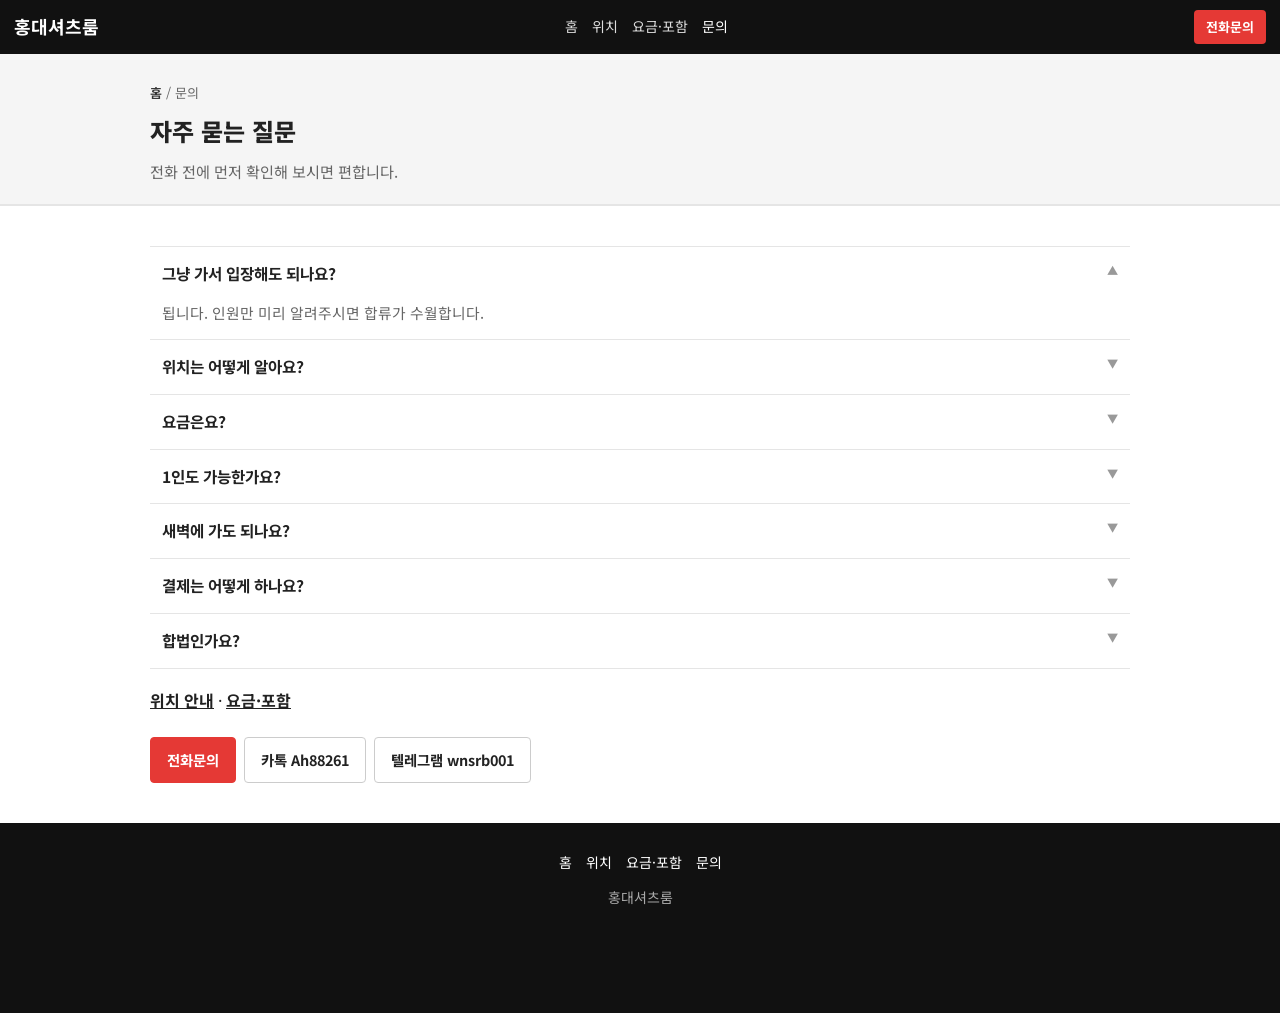
==== commit 49b50cb7: "Drop meta copy about what the site does not publish." ====
--- a/faq/index.html
+++ b/faq/index.html
@@ -4,7 +4,7 @@
 <meta charset="UTF-8">
 <meta name="viewport" content="width=device-width, initial-scale=1">
 <title>홍대셔츠룸 자주 묻는 질문</title>
-<meta name="description" content="홍대셔츠룸 문의 모음. 예약, 주소, 요금, 영업시간, 결제 관련 자주 묻는 내용입니다.">
+<meta name="description" content="홍대셔츠룸 문의 모음. 예약, 위치, 요금, 영업시간, 결제 관련 자주 묻는 내용입니다.">
 <meta name="robots" content="index,follow,max-image-preview:large,max-snippet:-1,max-video-preview:-1">
 <link rel="canonical" href="https://hongdaeshirt.github.io/hongdaeshirtroom/faq/">
 <link rel="alternate" hreflang="ko" href="https://hongdaeshirt.github.io/hongdaeshirtroom/faq/">
@@ -13,7 +13,7 @@
 <meta property="og:locale" content="ko_KR">
 <meta property="og:site_name" content="홍대셔츠룸">
 <meta property="og:title" content="홍대셔츠룸 자주 묻는 질문">
-<meta property="og:description" content="예약, 주소, 요금, 영업시간, 결제 관련 안내.">
+<meta property="og:description" content="예약, 위치, 요금, 영업시간, 결제 관련 안내.">
 <meta property="og:url" content="https://hongdaeshirt.github.io/hongdaeshirtroom/faq/">
 <meta property="og:image" content="https://hongdaeshirt.github.io/hongdaeshirtroom/assets/img/space/hero-lounge.jpg">
 <meta property="og:image:width" content="1600">
@@ -21,7 +21,7 @@
 <meta property="og:image:alt" content="홍대셔츠룸">
 <meta name="twitter:card" content="summary_large_image">
 <meta name="twitter:title" content="홍대셔츠룸 자주 묻는 질문">
-<meta name="twitter:description" content="예약, 주소, 요금, 영업시간, 결제 관련 안내.">
+<meta name="twitter:description" content="예약, 위치, 요금, 영업시간, 결제 관련 안내.">
 <meta name="twitter:image" content="https://hongdaeshirt.github.io/hongdaeshirtroom/assets/img/space/hero-lounge.jpg">
 <meta name="theme-color" content="#111111">
 <link rel="icon" href="../assets/img/favicon.svg" type="image/svg+xml">
@@ -64,8 +64,8 @@
           <p>됩니다. 인원만 미리 알려주시면 합류가 수월합니다.</p>
         </details>
         <details>
-          <summary>주소가 안 보이는데요?</summary>
-          <p>합류 지점이 상황에 따라 달라질 수 있어서요. 홍대입구역 기준으로 연락 주시면 안내드립니다.</p>
+          <summary>위치는 어떻게 알아요?</summary>
+          <p>홍대입구역 기준으로 연락 주시면 합류 위치 알려드립니다.</p>
         </details>
         <details>
           <summary>요금은요?</summary>
@@ -114,7 +114,7 @@
       "@id": "https://hongdaeshirt.github.io/hongdaeshirtroom/faq/#faqpage",
       "url": "https://hongdaeshirt.github.io/hongdaeshirtroom/faq/",
       "name": "홍대셔츠룸 자주 묻는 질문",
-      "description": "홍대셔츠룸 문의 모음. 예약, 주소, 요금, 영업시간, 결제 관련 자주 묻는 내용입니다.",
+      "description": "홍대셔츠룸 문의 모음. 예약, 위치, 요금, 영업시간, 결제 관련 자주 묻는 내용입니다.",
       "inLanguage": "ko-KR",
       "isPartOf": { "@id": "https://hongdaeshirt.github.io/hongdaeshirtroom/#website" },
       "about": { "@id": "https://hongdaeshirt.github.io/hongdaeshirtroom/#business" },
@@ -122,7 +122,7 @@
       "breadcrumb": { "@id": "https://hongdaeshirt.github.io/hongdaeshirtroom/faq/#breadcrumb" },
       "mainEntity": [
         {"@type":"Question","name":"그냥 가서 입장해도 되나요?","acceptedAnswer":{"@type":"Answer","text":"됩니다. 인원만 미리 알려주시면 합류가 수월합니다."}},
-        {"@type":"Question","name":"주소가 안 보이는데요?","acceptedAnswer":{"@type":"Answer","text":"합류 지점이 상황에 따라 달라질 수 있어서요. 홍대입구역 기준으로 연락 주시면 안내드립니다."}},
+        {"@type":"Question","name":"위치는 어떻게 알아요?","acceptedAnswer":{"@type":"Answer","text":"홍대입구역 기준으로 연락 주시면 합류 위치 알려드립니다."}},
         {"@type":"Question","name":"요금은요?","acceptedAnswer":{"@type":"Answer","text":"1인 21만 원, 2인부터는 인당 17만 원입니다."}},
         {"@type":"Question","name":"1인도 가능한가요?","acceptedAnswer":{"@type":"Answer","text":"가능합니다."}},
         {"@type":"Question","name":"새벽에 가도 되나요?","acceptedAnswer":{"@type":"Answer","text":"됩니다. 영업·문의 둘 다 24시간입니다. 금·토 심야에는 좀 붐빌 수 있어요."}},
